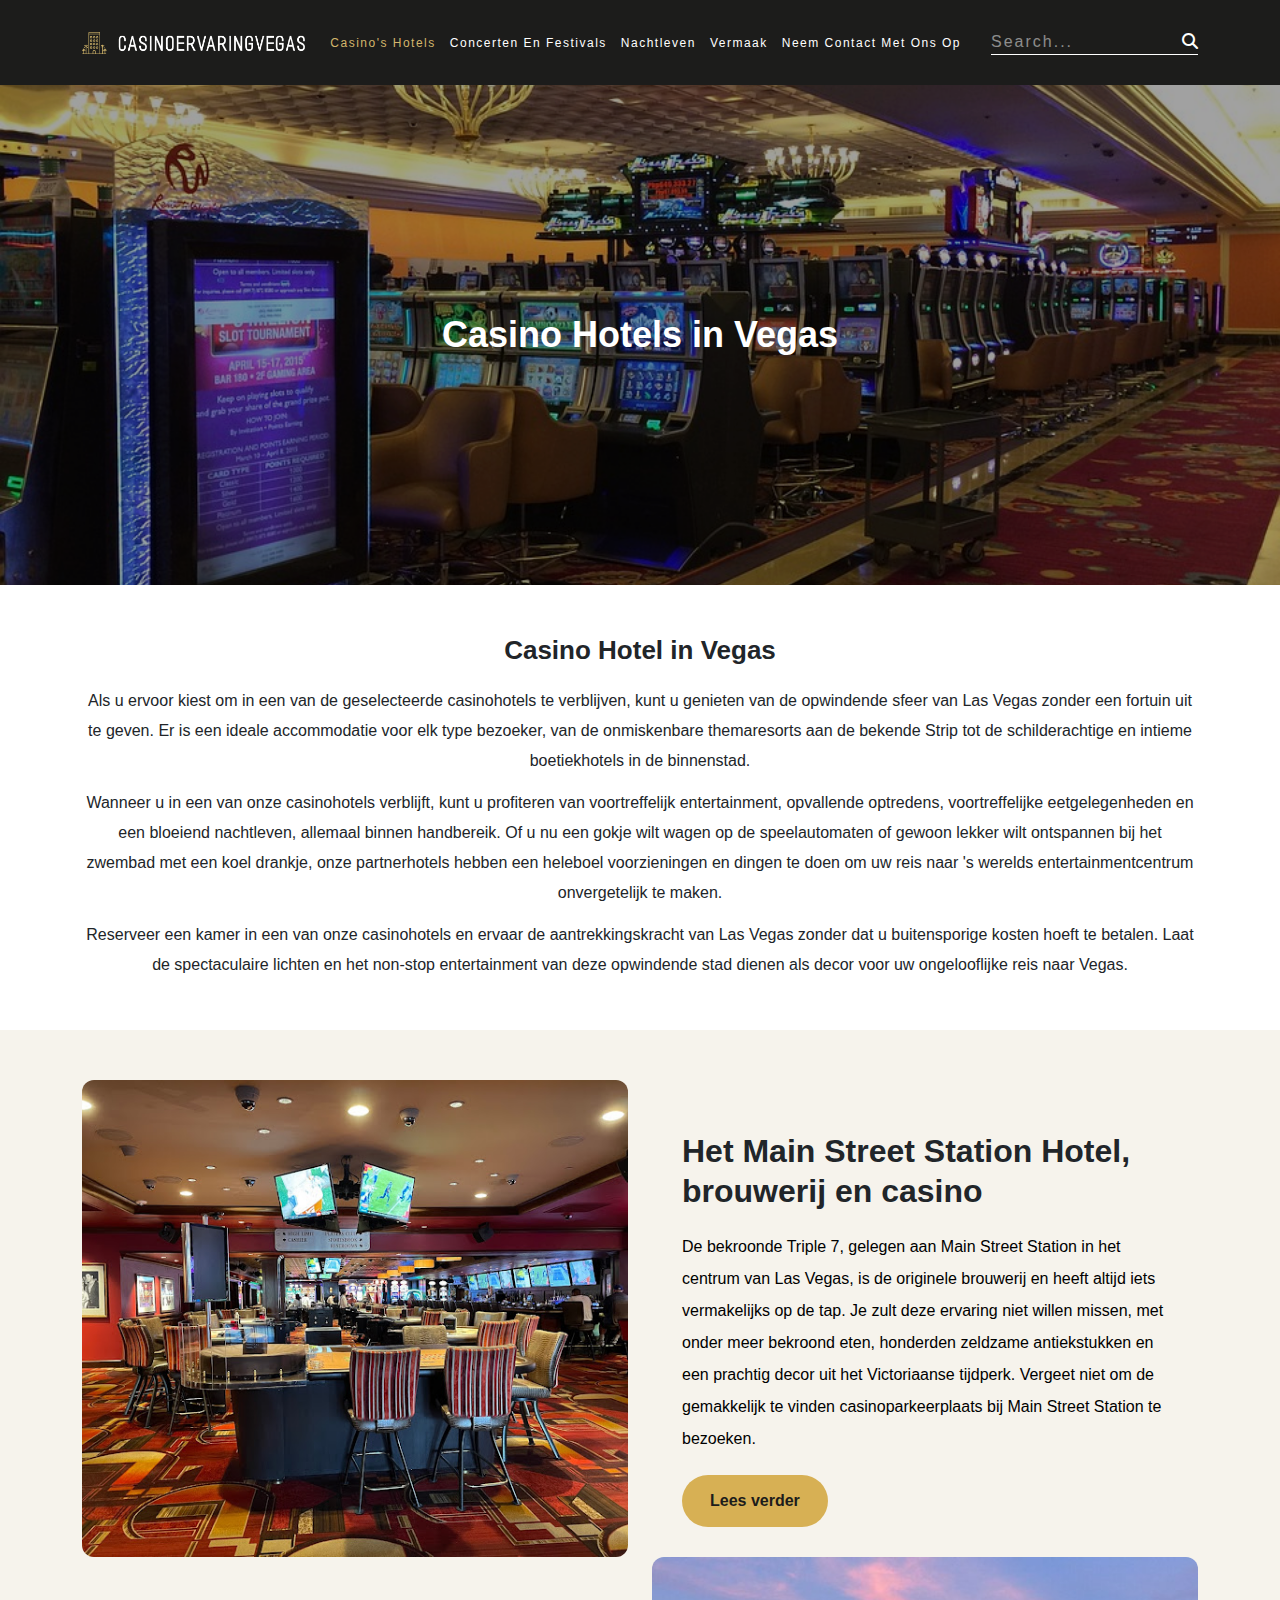
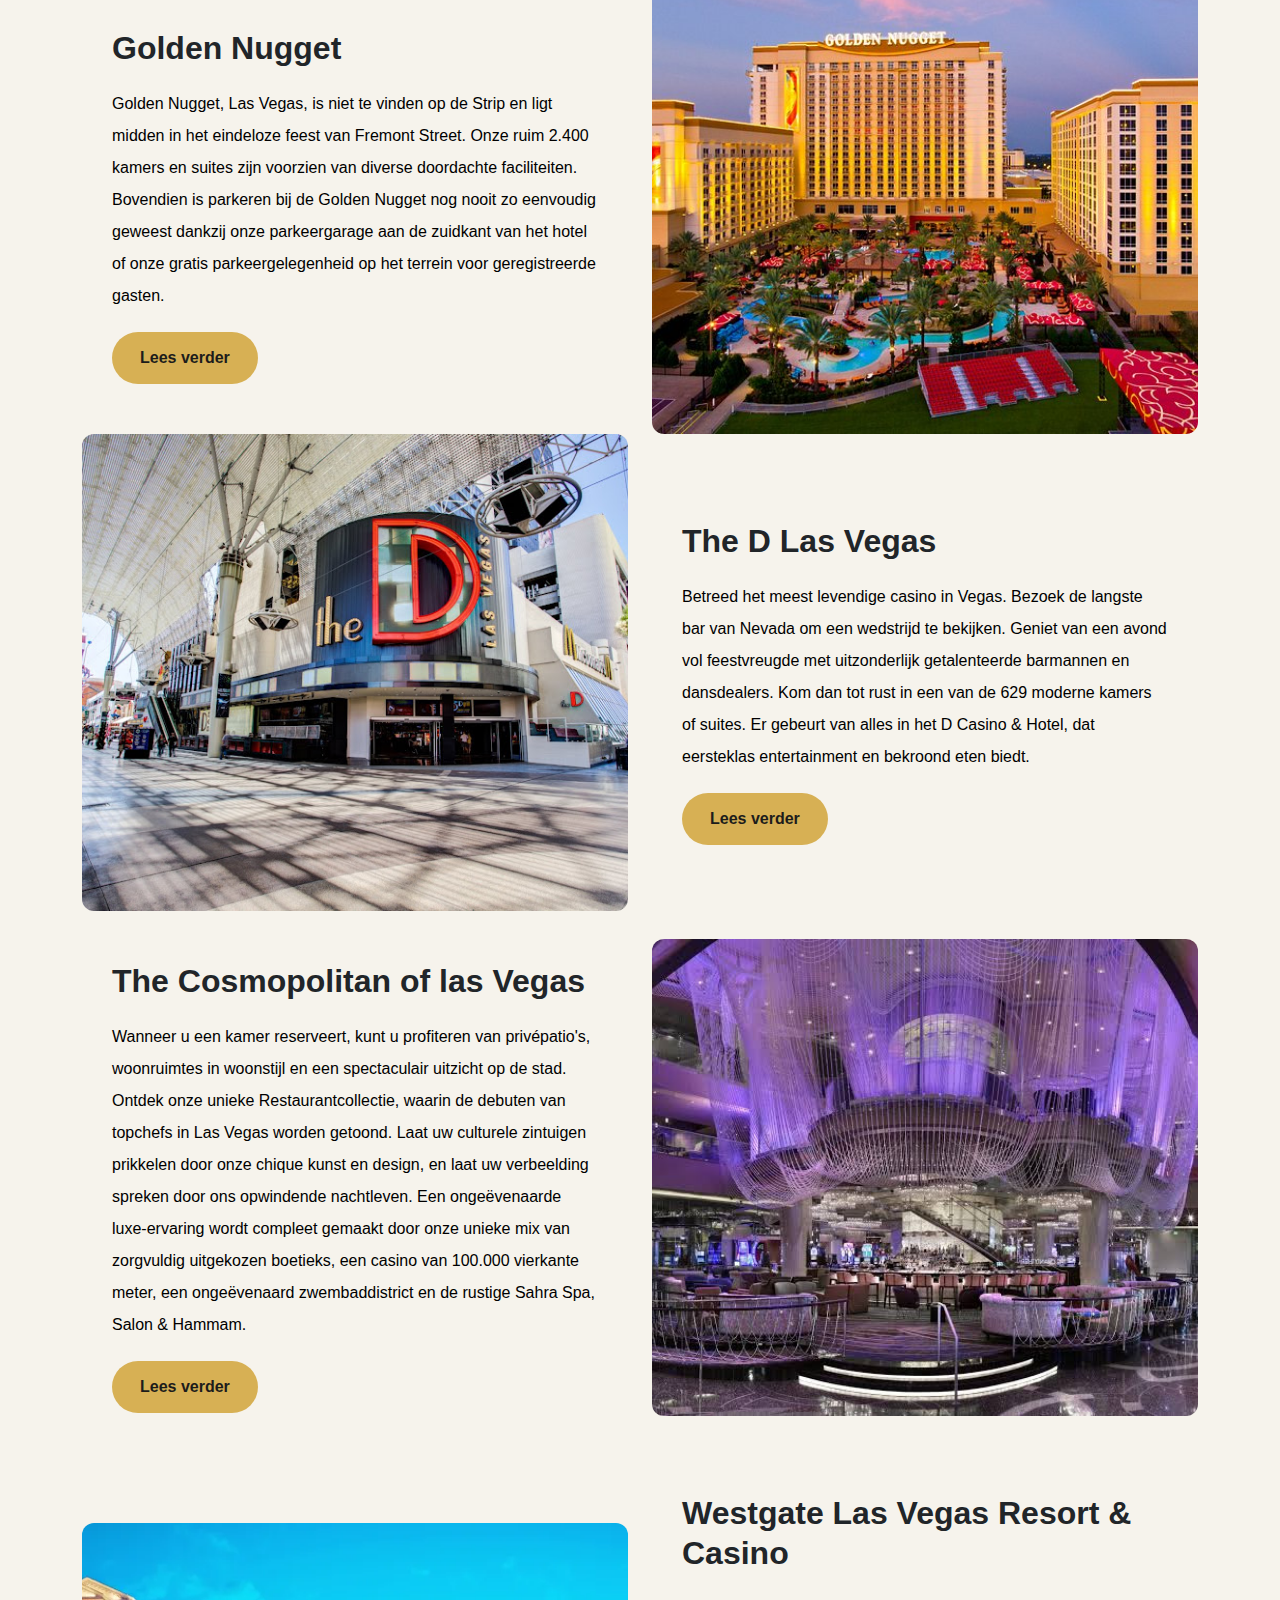
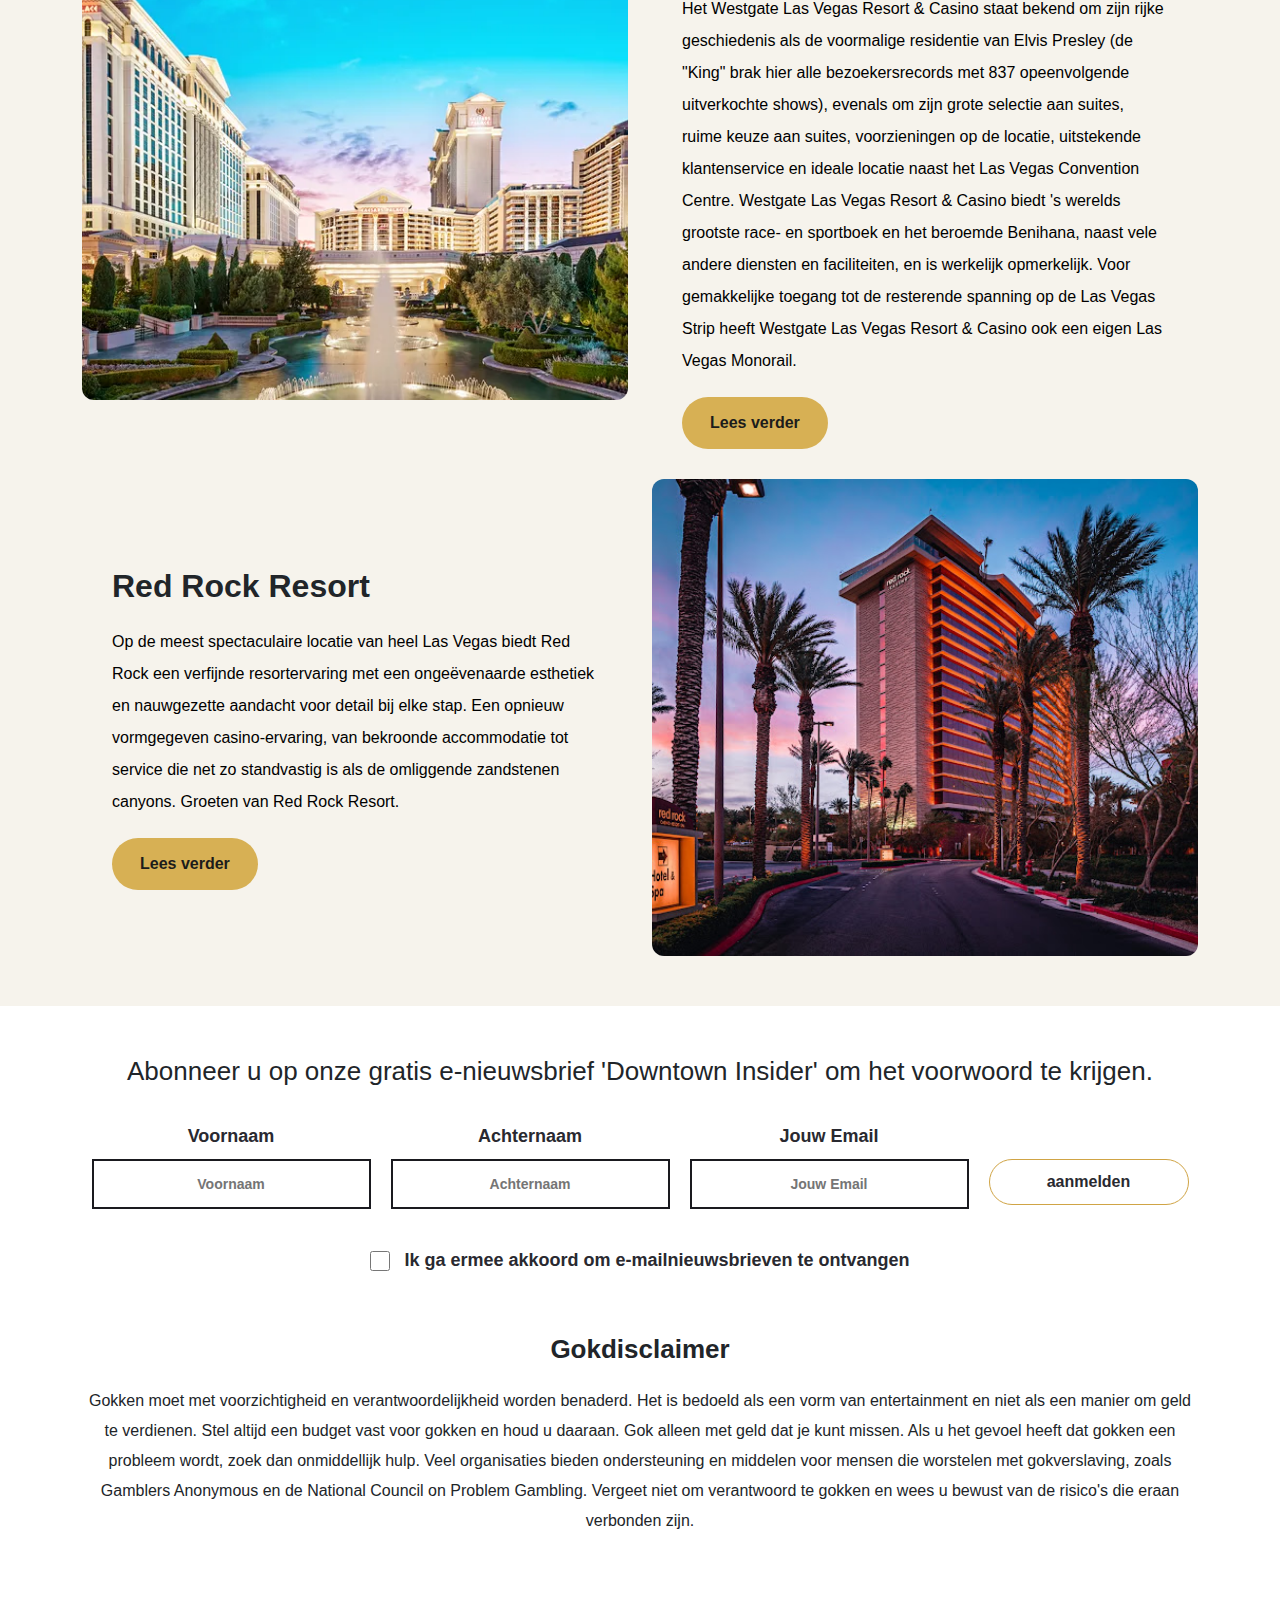
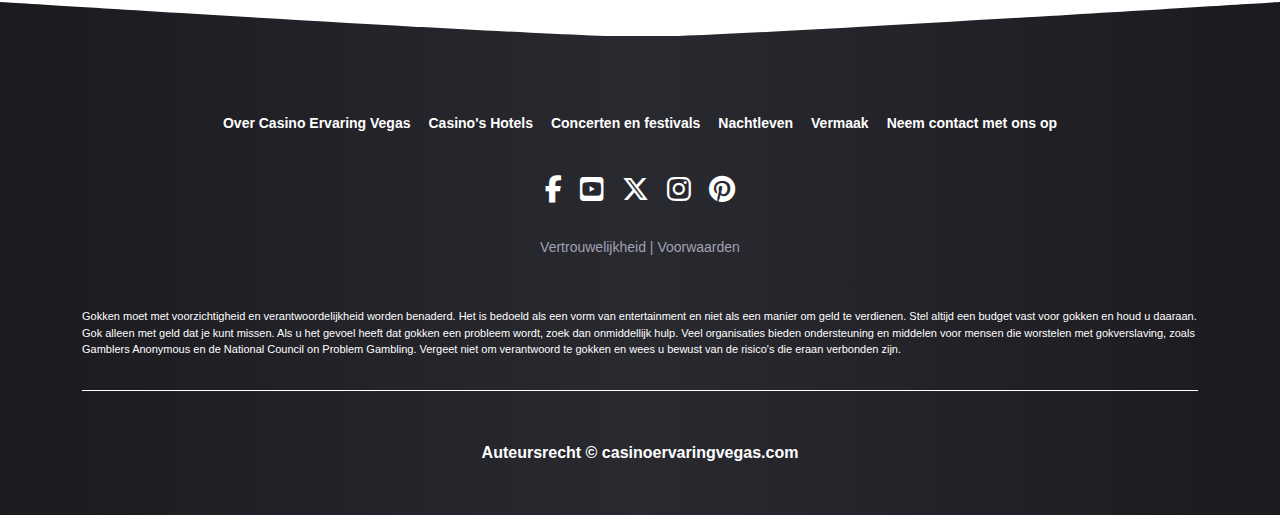
==== casinos-hotels.html @ 34dec0e0 "update" ====
<!DOCTYPE html>
<html lang="en">

<head>
    <title>gokwinkels.com | Casino's Hotels
    </title>
    <meta charset="utf-8">
    <meta name="viewport" content="width=device-width, initial-scale=1">
    <link href="css/bootstrap.min.css" rel="stylesheet">
    <link rel="icon" href="images/fav.png" type="image/x-icon">

    <link rel="stylesheet" href="css/style.css">
    <link rel="stylesheet" href="css/responsive.css">
    <link rel="stylesheet" href="https://cdnjs.cloudflare.com/ajax/libs/font-awesome/6.5.1/css/all.min.css">
</head>

<body id="casino">

    <!-- Header section -->
    <header class="header">
        <!-- main header -->
        <div class="navigation page-header">
            <div class="container">
                <div class="navigation-inner">
                    <div class="d-flex justify-content-between align-items-center">
                        <div class="logo">
                            <a href="index.html">
                                <img src="images/logo.png" alt="logo">
                            </a>
                        </div>
                        <div class="sidenavs" id="mySidenavs">
                            <span class="closebtn" onclick="closeNav()"><i class="fa-solid fa-xmark"></i></span>
                            <ul>
                                <li><a href="casinos-hotels.html" class="active">Casino's Hotels </a></li>
                                <li><a href="concerten-en-festivals.html"> Concerten en festivals </a></li>
                                <li><a href="nachtleven.html">Nachtleven </a></li>
                                <li><a href="vermaak.html">Vermaak</a></li>
                                <li><a href="neem-contact-met-ons-op.html">Neem contact met ons op </a></li>
                            </ul>
                            <div class="search-box">
                                <button class="btn-search"><i class="fas fa-search"></i></button>
                                <input type="text" class="input-search" placeholder="Search...">
                            </div>
                        </div>
                        <div class="toggle-bar">
                            <span class="toggle_menu" onclick="openNav()"><i class="fa fa-bars"></i></span>
                        </div>
                    </div>
                </div>
            </div>
        </div>
        <!-- main header -->
    </header>

    <section class="casinos-hotels">
        <div class="container">
            <div class="bnr-text">
                <h2>Casino Hotels in Vegas
                </h2>
            </div>
        </div>
    </section>

    <section class="ervaring">
        <div class="container">
            <div class="ervaring-inner">
                <h3>Casino Hotel in Vegas
                </h3>
                <p>Als u ervoor kiest om in een van de geselecteerde casinohotels te verblijven, kunt u genieten van de
                    opwindende sfeer van Las Vegas zonder een fortuin uit te geven. Er is een ideale accommodatie voor
                    elk type bezoeker, van de onmiskenbare themaresorts aan de bekende Strip tot de schilderachtige en
                    intieme boetiekhotels in de binnenstad.
                </p>
                <p>Wanneer u in een van onze casinohotels verblijft, kunt u profiteren van voortreffelijk entertainment,
                    opvallende optredens, voortreffelijke eetgelegenheden en een bloeiend nachtleven, allemaal binnen
                    handbereik. Of u nu een gokje wilt wagen op de speelautomaten of gewoon lekker wilt ontspannen bij
                    het zwembad met een koel drankje, onze partnerhotels hebben een heleboel voorzieningen en dingen te
                    doen om uw reis naar 's werelds entertainmentcentrum onvergetelijk te maken.
                </p>
                <p>Reserveer een kamer in een van onze casinohotels en ervaar de aantrekkingskracht van Las Vegas zonder
                    dat u buitensporige kosten hoeft te betalen. Laat de spectaculaire lichten en het non-stop
                    entertainment van deze opwindende stad dienen als decor voor uw ongelooflijke reis naar Vegas.</p>
            </div>
        </div>
    </section>


    <section class="downtown">
        <div class="container">
            <div class="downtown-wrapper">
                <div class="row">
                    <div class="col-lg-6">
                        <div class="ervaring">
                            <figure>
                                <a href="https://mainstreet.boydgaming.com/" target="_blank">
                                    <img src="images/Street.jpg" alt="">
                                </a>
                            </figure>
                        </div>
                    </div>
                    <div class="col-lg-6">
                        <div class="gateway">
                            <h2>Het Main Street Station Hotel, brouwerij en casino
                            </h2>
                            <p>De bekroonde Triple 7, gelegen aan Main Street Station in het centrum van Las Vegas, is
                                de originele brouwerij en heeft altijd iets vermakelijks op de tap. Je zult deze
                                ervaring niet willen missen, met onder meer bekroond eten, honderden zeldzame
                                antiekstukken en een prachtig decor uit het Victoriaanse tijdperk. Vergeet niet om de
                                gemakkelijk te vinden casinoparkeerplaats bij Main Street Station te bezoeken.
                            </p>
                            <div class="behorenp-btn">
                                <a href="https://mainstreet.boydgaming.com/" target="_blank"> Lees verder </a>
                            </div>
                        </div>
                    </div>
                </div>
            </div>
            <div class="downtown-wrapper spaces">
                <div class="row">
                    <div class="col-lg-6">
                        <div class="gateway">
                            <h2>Golden Nugget </h2>
                            <p>Golden Nugget, Las Vegas, is niet te vinden op de Strip en ligt midden in het eindeloze
                                feest van Fremont Street. Onze ruim 2.400 kamers en suites zijn voorzien van diverse
                                doordachte faciliteiten. Bovendien is parkeren bij de Golden Nugget nog nooit zo
                                eenvoudig geweest dankzij onze parkeergarage aan de zuidkant van het hotel of onze
                                gratis parkeergelegenheid op het terrein voor geregistreerde gasten.
                            </p>
                            <div class="behorenp-btn">
                                <a href="https://www.goldennugget.com/las-vegas/?utm_campaign=lasvegas-misc&utm_medium=par tner&utm_source=vegasexperience&_ga=2.192279210.1676004740.1710507790-14982397 29.1710507789 
                                " target="_blank"> Lees verder </a>
                            </div>
                        </div>
                    </div>
                    <div class="col-lg-6">
                        <div class="ervaring">
                            <figure>
                                <a href="https://www.goldennugget.com/las-vegas/?utm_campaign=lasvegas-misc&utm_medium=par tner&utm_source=vegasexperience&_ga=2.192279210.1676004740.1710507790-14982397 29.1710507789 
                                " target="_blank">
                                    <img src="images/Golden-Nugget.jpg" alt="">
                                </a>
                            </figure>
                        </div>
                    </div>

                </div>
            </div>
            <div class="downtown-wrapper">
                <div class="row">
                    <div class="col-lg-6">
                        <div class="ervaring">
                            <figure>
                                <a href="https://www.thed.com/?_ga=2.196006188.1676004740.1710507790-1498239729.17105077 89 
                                " target="_blank">
                                    <img src="images/The-d.jpg" alt="">
                                </a>
                            </figure>
                        </div>
                    </div>
                    <div class="col-lg-6">
                        <div class="gateway">
                            <h2>The D Las Vegas </h2>
                            <p>Betreed het meest levendige casino in Vegas. Bezoek de langste bar van Nevada om een
                                wedstrijd te bekijken. Geniet van een avond vol feestvreugde met uitzonderlijk
                                getalenteerde barmannen en dansdealers. Kom dan tot rust in een van de 629 moderne
                                kamers of suites. Er gebeurt van alles in het D Casino & Hotel, dat eersteklas
                                entertainment en bekroond eten biedt. </p>
                            <div class="behorenp-btn">
                                <a href="https://www.thed.com/?_ga=2.196006188.1676004740.1710507790-1498239729.17105077 89 
                                " target="_blank"> Lees verder </a>
                            </div>
                        </div>
                    </div>
                </div>
            </div>
            <div class="downtown-wrapper spaces">
                <div class="row">
                    <div class="col-lg-6">
                        <div class="gateway">
                            <h2>The Cosmopolitan of las Vegas
                            </h2>
                            <p>Wanneer u een kamer reserveert, kunt u profiteren van privépatio's, woonruimtes in
                                woonstijl en een spectaculair uitzicht op de stad. Ontdek onze unieke
                                Restaurantcollectie, waarin de debuten van topchefs in Las Vegas worden getoond. Laat uw
                                culturele zintuigen prikkelen door onze chique kunst en design, en laat uw verbeelding
                                spreken door ons opwindende nachtleven. Een ongeëvenaarde luxe-ervaring wordt compleet
                                gemaakt door onze unieke mix van zorgvuldig uitgekozen boetieks, een casino van 100.000
                                vierkante meter, een ongeëvenaard zwembaddistrict en de rustige Sahra Spa, Salon &
                                Hammam.
                            </p>
                            <div class="behorenp-btn">
                                <a href="https://www.cosmopolitanlasvegas.com/#:~:text=The%20Cosmopolitan%20is%20a% 20unique,terraces%20and%20breathtaking%20skyline%20views. 
                                " target="_blank"> Lees verder </a>
                            </div>
                        </div>
                    </div>
                    <div class="col-lg-6">
                        <div class="ervaring">
                            <figure>
                                <a href="https://www.cosmopolitanlasvegas.com/#:~:text=The%20Cosmopolitan%20is%20a% 20unique,terraces%20and%20breathtaking%20skyline%20views. 
                                " target="_blank">
                                    <img src="images/Cosmopolitan.jpg" alt="">
                                </a>
                            </figure>
                        </div>
                    </div>

                </div>
            </div>
            <div class="downtown-wrapper">
                <div class="row">
                    <div class="col-lg-6">
                        <div class="ervaring">
                            <figure>
                                <a href="https://www.westgateresorts.com/hotels/nevada/las-vegas/westgate-las-vegas-resort -casino/?utm_source=tripadvisor&utm_medium=biz&utm_campaign=businessadvant angesitelink_wglvrc_lv 
                                " target="_blank">
                                    <img src="images/Wesrgate.jpg" alt="">
                                </a>
                            </figure>
                        </div>
                    </div>
                    <div class="col-lg-6">
                        <div class="gateway">
                            <h2>Westgate Las Vegas Resort & Casino
                            </h2>
                            <p>Het Westgate Las Vegas Resort & Casino staat bekend om zijn rijke geschiedenis als de
                                voormalige residentie van Elvis Presley (de "King" brak hier alle bezoekersrecords met
                                837 opeenvolgende uitverkochte shows), evenals om zijn grote selectie aan suites, ruime
                                keuze aan suites, voorzieningen op de locatie, uitstekende klantenservice en ideale
                                locatie naast het Las Vegas Convention Centre. Westgate Las Vegas Resort & Casino biedt
                                's werelds grootste race- en sportboek en het beroemde Benihana, naast vele andere
                                diensten en faciliteiten, en is werkelijk opmerkelijk. Voor gemakkelijke toegang tot de
                                resterende spanning op de Las Vegas Strip heeft Westgate Las Vegas Resort & Casino ook
                                een eigen Las Vegas Monorail.
                            </p>
                            <div class="behorenp-btn">
                                <a href="https://www.westgateresorts.com/hotels/nevada/las-vegas/westgate-las-vegas-resort -casino/?utm_source=tripadvisor&utm_medium=biz&utm_campaign=businessadvant angesitelink_wglvrc_lv 
                                " target="_blank"> Lees verder </a>
                            </div>
                        </div>
                    </div>
                </div>
            </div>
            <div class="downtown-wrapper spaces">
                <div class="row">
                    <div class="col-lg-6">
                        <div class="gateway">
                            <h2>Red Rock Resort </h2>
                            <p>Op de meest spectaculaire locatie van heel Las Vegas biedt Red Rock een verfijnde
                                resortervaring met een ongeëvenaarde esthetiek en nauwgezette aandacht voor detail bij
                                elke stap. Een opnieuw vormgegeven casino-ervaring, van bekroonde accommodatie tot
                                service die net zo standvastig is als de omliggende zandstenen canyons. Groeten van Red
                                Rock Resort. </p>
                            <div class="behorenp-btn">
                                <a href="https://www.redrockresort.com/" target="_blank"> Lees verder </a>
                            </div>
                        </div>
                    </div>
                    <div class="col-lg-6">
                        <div class="ervaring">
                            <figure>
                                <a href="https://www.redrockresort.com/" target="_blank">
                                    <img src="images/Red.jpg" alt="">
                                </a>
                            </figure>
                        </div>
                    </div>

                </div>
            </div>
        </div>
    </section>

    <section class="promise">
        <div class="container">
            <div class="promise-wrapper">
                <h3>Abonneer u op onze gratis e-nieuwsbrief 'Downtown Insider' om het voorwoord te krijgen.
                </h3>
                <div class="form-fields">
                    <div class="form-group input-name">
                        <label>Voornaam</label>
                        <input type="text" id="name" name="name" autocomplete="off" placeholder="Voornaam">
                    </div>
                    <div class="form-group input-name">
                        <label>achternaam</label>
                        <input type="text" id="name" name="name" autocomplete="off" placeholder="achternaam">
                    </div>
                    <div class="form-group input-name">
                        <label>Jouw email</label>
                        <input type="email" id="name" name="name" autocomplete="off" placeholder="Jouw email">
                    </div>
                    <div class="form-group input-submit">
                        <input type="email" value="aanmelden">
                    </div>
                    <div class="form-group input-checkbox">
                        <input type="checkbox">
                        <span>Ik ga ermee akkoord om e-mailnieuwsbrieven te ontvangen</span>
                    </div>
                </div>
            </div>
        </div>
    </section>

    <div class="disclaimer-part">
        <div class="container">
            <div class="ervaring-inner">
                <h3>Gokdisclaimer</h3>
                <p>Gokken moet met voorzichtigheid en verantwoordelijkheid worden benaderd. Het is bedoeld als een vorm
                    van entertainment en niet als een manier om geld te verdienen. Stel altijd een budget vast voor
                    gokken en houd u daaraan. Gok alleen met geld dat je kunt missen. Als u het gevoel heeft dat gokken
                    een probleem wordt, zoek dan onmiddellijk hulp. Veel organisaties bieden ondersteuning en middelen
                    voor mensen die worstelen met gokverslaving, zoals Gamblers Anonymous en de National Council on
                    Problem Gambling. Vergeet niet om verantwoord te gokken en wees u bewust van de risico's die eraan
                    verbonden zijn.
                </p>
            </div>
        </div>
    </div>

    <footer class="footer">
        <div class="container">
            <div class="section-top-bg"><svg class="swoop-top-svg" xmlns="http://www.w3.org/2000/svg"
                    viewBox="0 0 3000 82" preserveAspectRatio="none" width="1281" height="35.014">
                    <defs>
                        <linearGradient id="section-gradient-2141999226">
                            <stop offset="0%" stop-color="#1A1A1F"></stop>
                            <stop offset="50%" stop-color="#292930"></stop>
                            <stop offset="100%" stop-color="#1A1A1F"></stop>
                        </linearGradient>
                    </defs>
                    <path class="swoop-path" style="fill: url('#section-gradient-2141999226')"
                        d="M0 0s1312.5 82 1500 82S3000 0 3000 0v82H0V0z"></path>
                </svg></div>
            <div class="footer-top">
                <ul>
                    <li><a href="index.html" class="">Over Casino Ervaring Vegas </a></li>
                    <li><a href="casinos-hotels.html">Casino's Hotels </a></li>
                    <li><a href="concerten-en-festivals.html"> Concerten en festivals </a></li>
                    <li><a href="nachtleven.html">Nachtleven </a></li>
                    <li><a href="vermaak.html">Vermaak</a></li>
                    <li><a href="neem-contact-met-ons-op.html">Neem contact met ons op </a></li>
                </ul>
                <div class="footer-social">
                    <ul>
                        <li><a href="#"><i class="fa-brands fa-facebook-f"></i></a></li>
                        <li><a href="#"><i class="fa-brands fa-square-youtube"></i></a></li>
                        <li><a href="#"><i class="fa-brands fa-x-twitter"></i></a></li>
                        <li><a href="#"><i class="fa-brands fa-instagram"></i></a></li>
                        <li><a href="#"><i class="fa-brands fa-pinterest"></i></a></li>
                    </ul>
                </div>
            </div>
            <div class="footer-small">
                <div class="row">
                    <div class="col-xs-12">
                        <div class="voorwaarden">
                            <p><a href="vertrouwelijkheid.html">Vertrouwelijkheid </a> |
                                <a href="voorwaarden.html">Voorwaarden </a>
                            </p>
                        </div>
                    </div>
                </div>
            </div>
        </div>
        <div class="container">
            <p class="disclaimer-p">Gokken moet met voorzichtigheid en verantwoordelijkheid worden benaderd. Het is
                bedoeld
                als een vorm van entertainment en niet als een manier om geld te verdienen. Stel altijd een budget vast
                voor
                gokken en houd u daaraan. Gok alleen met geld dat je kunt missen. Als u het gevoel heeft dat gokken een
                probleem wordt, zoek dan onmiddellijk hulp. Veel organisaties bieden ondersteuning en middelen voor
                mensen
                die worstelen met gokverslaving, zoals Gamblers Anonymous en de National Council on Problem Gambling.
                Vergeet niet om verantwoord te gokken en wees u bewust van de risico's die eraan verbonden zijn.
            </p>
        </div>
        <div class="footer-b">
            <div class="container">
                <div class="compleet-c">
                    <p>Auteursrecht © casinoervaringvegas.com
                    </p>
                </div>
            </div>
        </div>
    </footer>

    <div class="go-top">
        <p class="go-top-text"> </p>
    </div>
    <!-- Header section -->
    <script src="js/bootstrap.bundle.min.js"></script>
    <script src="https://cdnjs.cloudflare.com/ajax/libs/jquery/2.1.3/jquery.min.js"></script>
    <script src="js/custom.js"></script>

</body>

</html>
---- css/style.css ----
:root {
    --white: #ffffff;
}

@import url('https://fonts.googleapis.com/css2?family=Poppins:ital,wght@0,100;0,200;0,300;0,400;0,500;0,600;0,700;0,800;0,900;1,100;1,200;1,300;1,400;1,500;1,600;1,700;1,800;1,900&display=swap');

* {
    margin: 0;
    padding: 0;
    box-sizing: border-box;
    font-family: "Poppins", sans-serif;

}

img {
    width: 100%;
}

figure {
    margin: 0;
}

a {
    text-decoration: none;
}

p {
    margin: 0;
}

ul {
    margin: 0;
    padding: 0;
    list-style: none;
}

li {
    list-style: none;
}

h1,
h2,
h3,
h4,
h5,
h6 {
    margin: 0;
}

/*  */
.navigation {
    padding: 16px 0;
}

.logo {
    width: 20%;
}

.logo img {
    max-width: 100%;
}

.navigation div#mySidenavs ul {
    display: flex;
}

div#mySidenavs {
    display: flex;
    align-items: center;
}

.navigation div#mySidenavs ul li {
    margin-left: 20px;
}

.navigation .toggle-bar {
    display: none;
}

.navigation span.closebtn {
    display: none;
}

.navigation div#mySidenavs ul li a {
    display: block;
    color: var(--white);
    font-weight: 400;
    position: relative;
    font-size: 14px;
    text-transform: capitalize;
    letter-spacing: 1.5px;
    border-radius: 40px;
    transition: background-color 240ms ease-in-out;
}

.navigation div#mySidenavs ul li a.active {
    color: #d3b66b;
}

.navigation div#mySidenavs ul li a:hover {
    color: #d3b66b;
}

.page-header {
    width: 100%;
    background-color: #1c1c1b;
    z-index: 999;
    padding: 30px 0;
}

.is-sticky {
    position: fixed;
    box-shadow: 0 5px 16px rgba(0, 0, 0, 0.1);
    padding: 16px 0;
    -webkit-backdrop-filter: blur(10px);
    backdrop-filter: blur(10px);
    animation: slideDown 0.35s ease-out;
    background-color: #644222 !important;
    top: 0 !important;
    opacity: 1;
}

@keyframes slideDown {
    from {
        transform: translateY(-100%);
    }

    to {
        transform: translateY(0);
    }
}

/*  */
section.hero-sec {
    background: url(../images/hero.jpg)no-repeat;
    background-size: cover;
    height: 800px;
    background-position: center;
    display: flex;
    justify-content: center;
    align-items: center;
    position: relative;
    z-index: 1;
}

section.hero-sec::after {
    background: #000;
    bottom: 0;
    content: "";
    display: block;
    height: 100%;
    left: 0;
    opacity: .7;
    position: absolute;
    right: 0;
    top: 0;
    width: 100%;
    z-index: -1;
}

.bnr-text {
    text-align: center;
}

.bnr-text h1 {
    font-size: 2.5rem;
    line-height: 1;
    font-weight: 800;
    color: var(--white);
    margin-bottom: 20px;
}

.bnr-text p {
    color: #fff;
    font-size: 1.2rem;
    line-height: 1.4;
    font-weight: 600;
    max-width: 1200px;
    margin: 0 auto;
    width: 100%;
}

/*  */
section.downtown {
    background: #f6f3ec;
    padding: 50px 0;
    margin: 50px 0;
}

.ervaring img {
    border-radius: 12px;
}

.downtown-wrapper .row {
    align-items: center;
}

.gateway {
    padding: 30px;
}

.gateway h2 {
    margin-top: 20px;
    margin-bottom: 20px;
    font-size: 2rem;
    line-height: 40px;
    font-weight: 700;
}

.gateway p {
    font-size: 16px;
    color: #000;
    line-height: 32px;
    font-weight: normal;
    font-style: normal;
}

/*  */
footer.footer {
    background: linear-gradient(90deg, #1a1a1f 0, #292930 50%, #1a1a1f);
    padding: 50px 0 0 0;
    position: relative;
    margin-top: 100px;

}

.compleet-c p {
    color: #fff;
    font-weight: 600;
}

svg.swoop-top-svg {
    position: absolute;
    left: 0;
    width: 100%;
    max-width: 100%;
    max-height: 100%;
    top: -34px;
}

.footer-top {
    padding-top: 18px;
}

.footer-top ul {
    display: flex;
    justify-content: center;
    flex-wrap: wrap;
}

.footer-top ul li a {
    font-weight: 700;
    font-size: 14px;
    color: #fff;
    padding: 9px;
    display: block;
}

.footer-social {
    margin-top: 18px;
    margin-bottom: 18px;
}

.footer-social ul li a {
    font-size: 27px;
}

.voorwaarden {
    text-align: center;
}

.voorwaarden p {
    color: #a1a1b3;
    font-weight: 400;
    font-size: 14px;
}

.voorwaarden p a {
    color: #a1a1b3;
    transition: all .15s ease-out;

}

/*  */
.go-top {
    position: fixed;
    bottom: 5%;
    right: 5%;
    padding: 20px;
    display: none;
    cursor: pointer;
    -webkit-font-smoothing: antialiased;
    z-index: 99;
}

.go-top:after {
    font-family: FontAwesome;
    content: "\f106";
    background-color: #d0a445;
    padding: 3px 13px;
    color: #000000;
    position: absolute;
    bottom: 10px;
    font-size: 28px;
    z-index: 9999;
}

.go-top-text {
    position: absolute;
    width: 60px;
    text-align: center;
    font-family: 'Questrial';
    line-height: 1.5;
    letter-spacing: 3px;
    font-size: 12px;
    margin: 20px 0 0 -4px;
}

.go-top:hover {
    transition: all .4s linear;
    transform: scale(1.1);
}

/*  terms page css*/
section#terms {
    padding: 50px 0;
}

.banner_uppr_txt {
    text-align: center;
}

.banner_uppr_txt h2 {
    font-size: 36px;
    color: #000;
    font-weight: 500;
    text-transform: capitalize;
}

.condition_wrap h5 {
    font-size: 24px;
    font-weight: 100;
    padding-bottom: 20px;
}

.condition_wrap ul li {
    position: relative;
    padding-left: 20px;
    padding-bottom: 15px;
}

.condition_wrap ul li::before {
    position: absolute;
    content: "";
    background: #000;
    width: 8px;
    height: 8px;
    top: 8px;
    left: 0;
    border-radius: 50%;
}

.condition_wrap p {
    font-size: 16px;
    padding-bottom: 20px;
    line-height: 28px;
    margin-bottom: 0;
}

.condition_wrap p a {
    color: #000;
}

/* casinos-hotels  pages css start here */
section.casinos-hotels {
    background: url(../images/Casino-Hotels.jpg)no-repeat;
    height: 500px;
    background-size: cover;
    background-position: center;
    display: flex;
    align-items: center;
    position: relative;
    z-index: 1;
}

section.casinos-hotels ::after {
    background: #0003;
    bottom: 0;
    content: "";
    display: block;
    height: 100%;
    left: 0;
    opacity: .7;
    position: absolute;
    right: 0;
    top: 0;
    width: 100%;
    z-index: -1;
}

.bnr-text h2 {
    color: #fff;
    font-size: 36px;
    font-weight: 600;
}

section.ervaring {
    padding-top: 50px;
}

.ervaring-inner p {
    text-align: center;
    font-size: 16px;
    line-height: 30px;
}

.behorenp-btn {
    margin-top: 20px;
}

.behorenp-btn a {
    background: #d7b054;
    padding: 14px 28px;
    border-radius: 40px;
    color: #1c1c1b;
    display: inline-block;
    font-weight: 600;
    transition: all 0.3s ease;
}

.behorenp-btn a:hover {
    background-color: #d2b87a;
}

body#casino .ervaring img {
    height: 477px;
    object-fit: cover;
}

.form-group.input-name label {
    display: block;
    margin-bottom: .5em;
    color: #292930;
    font-size: 18px;
    font-weight: 700;
    text-transform: capitalize;
}

.form-fields {
    display: flex;
    width: 100%;
    gap: 20px;
    margin-top: 36px;
}

.promise-wrapper h3 {
    text-align: center;
    font-size: 26px;
}

.form-fields {
    display: flex;
    width: 100%;
    align-items: center;
    flex-wrap: wrap;
    justify-content: center;
}

.form-group.input-name {
    width: 25%;
}

.form-group.input-name {
    text-align: center;
}

.form-group.input-name input#name {
    border: 3px solid #1a1a1f;
    border-radius: 0;
    text-align: center;
    font-weight: 700;
    outline: 0;
    border-width: 2px;
    box-shadow: none;
    font-size: 14px;
    line-height: 16px;
    padding: 15px 20px;
    width: 100%;
    text-transform: capitalize;
}

.form-group.input-submit input {
    background-color: #fff;
    border-color: #d0a445;
    color: #292930;
    box-shadow: none;
    height: auto;
    overflow: hidden;
    text-shadow: none;
    white-space: normal;
    word-break: break-word;
    font-size: 1rem;
    font-weight: 700;
    padding: 10px 20px;
    border-radius: 100px;
    text-align: center;
    margin-top: 32px;
    max-width: 200px;
    border: 1px solid #d0a445;
    width: 100%;
    transition: all .15s ease-out;

}

.form-group.input-checkbox {
    display: flex;
    align-items: center;
    margin-top: 18px;
}

.form-group.input-submit input:hover {
    background-color: #d7b054;
}

input[type="checkbox"] {
    width: 20px;
    /* Set width */
    height: 20px;
    /* Set height */
}

.form-group.input-checkbox span {
    padding: 0 0 0 14px;
    color: #292930;
    font-size: 18px;
    font-weight: 700;
}

/*  */
section.casinos-hotels.festivals {
    background: url(../images/Concerts-Festivals.avif)no-repeat;
    background-size: cover;
    background-position: center;
}

.ervaring-inner {
    text-align: center;
}

.ervaring-inner h3 {
    font-size: 26px;
    font-weight: 600;
    margin-bottom: 20px;
}

.component-card {
    border-radius: 10px;
    overflow: hidden;
    box-shadow: 0 6px 15px 0 rgba(0, 0, 0, .15);
    display: block;
    position: relative;
    z-index: 1;
    height: 100%;
    padding-bottom: 90px;
}

.component-card .card-content {
    padding: 18px;
    border-bottom: 10px solid hsla(0, 0%, 100%, 0);
    height: 100%;
    text-align: center;
}

.component-card:after {
    background: #e1ac58;
    background: linear-gradient(0deg, #e1ac58 0, #ecc76c);
    bottom: 0;
    content: " ";
    height: 10px;
    left: 0;
    position: absolute;
    width: 100%;
}

.component img {
    height: 273px;
    object-fit: cover;
}

.card-content h3 {
    color: #000;
    font-size: 22px;
    padding: 10px 0;
    text-transform: uppercase;
    line-height: 30px;
}

.card-content p {
    font-size: 16px;
    font-weight: 500;
    line-height: 28px;
}

section.adele {
    margin-top: 50px;
}

.behorenp-btn.weergeeft {
    position: absolute;
    bottom: 20px;
    left: 50%;
    transform: translateX(-50%);
}

.adele-wrapper .row .col-lg-4.col-md-6 {
    margin-bottom: 30px;
}

.adele-wrapper .row {
    justify-content: center;
}

section.casinos-hotels.contact {
    background: url(../images/hero.avif)no-repeat;
    background-size: cover;
    background-position: center;
}

section.ervaring.dedicated .ervaring-inner {
    text-align: left;
}

section.ervaring.dedicated .ervaring-inner p {
    text-align: left;
    font-size: 16px;
    line-height: 30px;
    margin: 12px 0;
}

section.ervaring.dedicated .ervaring-inner h5 {
    margin: 12px 0;
    font-size: 20px;
    font-weight: 600;
    color: #000;
}

section.ervaring.dedicated .ervaring-inner p span {
    font-size: 20px;
    font-weight: 600;
    color: #000;
}

section.ervaring.dedicated .ervaring-inner p a {
    color: #d0a445;
}

section.casinos-hotels.things {
    background: url(../images/night-club.jpg)no-repeat;
    background-size: cover;
    background-position: center;
}

.search-box {
    width: fit-content;
    height: fit-content;
    position: relative;
    margin-left: 30px;
}

input.input-search {
    background: transparent;
    border: none;
    border-bottom: 1px solid #fff;
    color: #636566;
    outline: none;
}

.input-search::placeholder {
    color: rgba(255, 255, 255, .5);
    font-size: 16px;
    letter-spacing: 2px;
    font-weight: 100;
}

.btn-search {
    cursor: pointer;
    position: absolute;
    right: 0px;
    color: #ffffff;
    border: none;
    background: transparent;
}

.compleet-c {
    text-align: center;
    padding-top: 50px;
    padding-bottom: 50px;
}

.ervaring-inner p {
    margin-bottom: 12px;
}

.img-inner-page img {
    border-radius: 12px;
    height: 500px;
    object-fit: cover;

    margin: 0 auto;
    transition: all 0.3s linear;
}

.img-inner-page img:hover {
    transform: scale(1.2);
}

.casino-text {
    position: absolute;
    bottom: 32px;
    text-align: center;
    width: 100%;
    overflow: hidden;
}

.inner-p-img {
    position: relative;
    overflow: hidden;
    border-radius: 12px;
}

.casino-text span {
    font-size: 30px;
    font-weight: 700;
    color: #fff;
}

.austrian h4 {
    font-size: 26px;
    margin-bottom: 16px;
    color: #000;
    font-weight: 600;
}

.austrian p {
    color: #000;
    font-size: 16px;
    margin-bottom: 10px;
}

section.austrian {
    margin-bottom: 60px;
    margin-top: 60px;
}

.austrian h3 {
    text-align: center;
    margin-bottom: 50px;
    font-size: 40px;
    font-weight: 600;
}

section.casinos-hotels.vermaak {
    background: url(../images/Vermaak.jpg)no-repeat;
    background-size: cover;
    background-position: center;
}

section.innerpage-img {
    margin-top: 50px;
}

p.disclaimer-p {
    color: #fff;
    font-size: 11px;
    margin-top: 50px;
    border-bottom: 1px solid;
    padding-bottom: 32px;
}

.disclaimer-part {
    padding: 60px 0 0 0;
}
---- css/responsive.css ----
@media screen and (min-device-width: 1199px) and (max-device-width: 1400px) {
    .navigation div#mySidenavs ul li a {
        font-size: 12px;
    }
}

@media only screen and (max-width: 1400px) {
    .navigation div#mySidenavs ul li {
        margin-left: 14px;
    }
}

@media only screen and (max-width: 1199px) {

    .sidenavs {
        width: 0;
        position: fixed;
        top: 0;
        left: 0;
        display: inline-block;
        overflow-x: hidden;
        background: #000;
        height: 100vh;
        transition: all 0.3s;
        z-index: 9999999;
        padding-top: 45px;
    }

    .information-text {
        margin-top: 30px;
    }



    .page-header {
        opacity: 1;
    }

    .toggle-bar {
        display: block !important;
        color: #fff;
    }

    span.closebtn {
        display: block !important;
        text-align: right;
        color: #fff;
        position: absolute;
        right: 19px;
        top: 10px;
        font-size: 20px;
    }

    .navigation div#mySidenavs ul {
        display: block;
    }

    .navigation div#mySidenavs ul li {
        margin-left: 0px;
    }

    .navigation div#mySidenavs ul li a {
        padding: 7px 20px;
        display: block;
        color: #fff;
    }

    section.hero-sec {
        height: 500px;
    }

    .form-group.input-name {
        width: 40%;
    }

    .logo {
        width: auto;
    }

    .logo img {
        max-width: 280px;
    }

    div#mySidenavs {
        display: flex;
        flex-direction: column;
        align-items: flex-start;
    }

    .search-box {
        margin-left: 20px;
        margin-top: 10px;
    }
}

@media only screen and (max-width: 991px) {
    .downtown-wrapper.spaces .row {
        flex-direction: column-reverse;
    }

    body#casino .ervaring img {
        height: 300px;
    }

    .gateway {
        padding: 10px;
        margin-bottom: 30px;
    }
}

@media only screen and (max-width: 769px) {
    .form-group.input-submit input {
        margin-top: 15px;
    }
}

@media only screen and (max-width: 768px) {
    .form-group.input-name {
        width: 100%;
    }

    .go-top {
        right: 10%;
    }

    .form-group.input-checkbox span {
        font-size: 14px;

    }
}
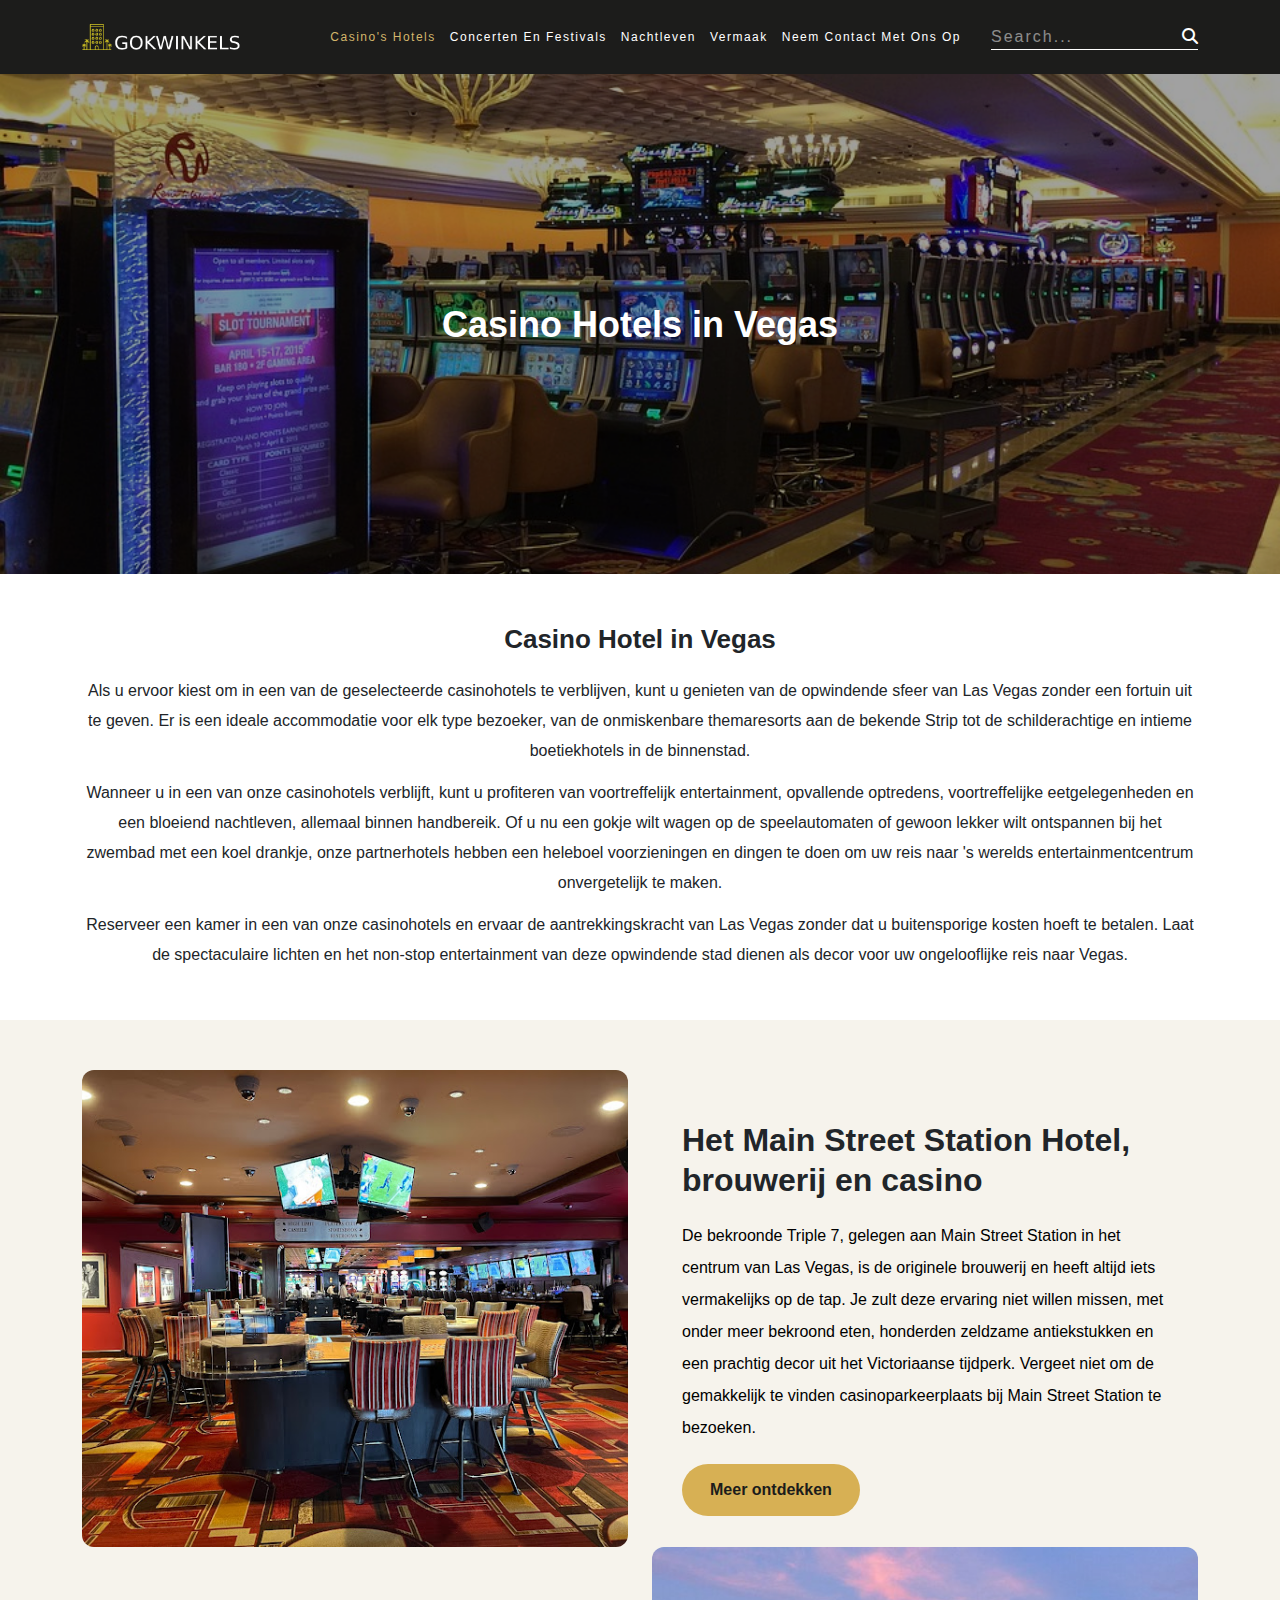
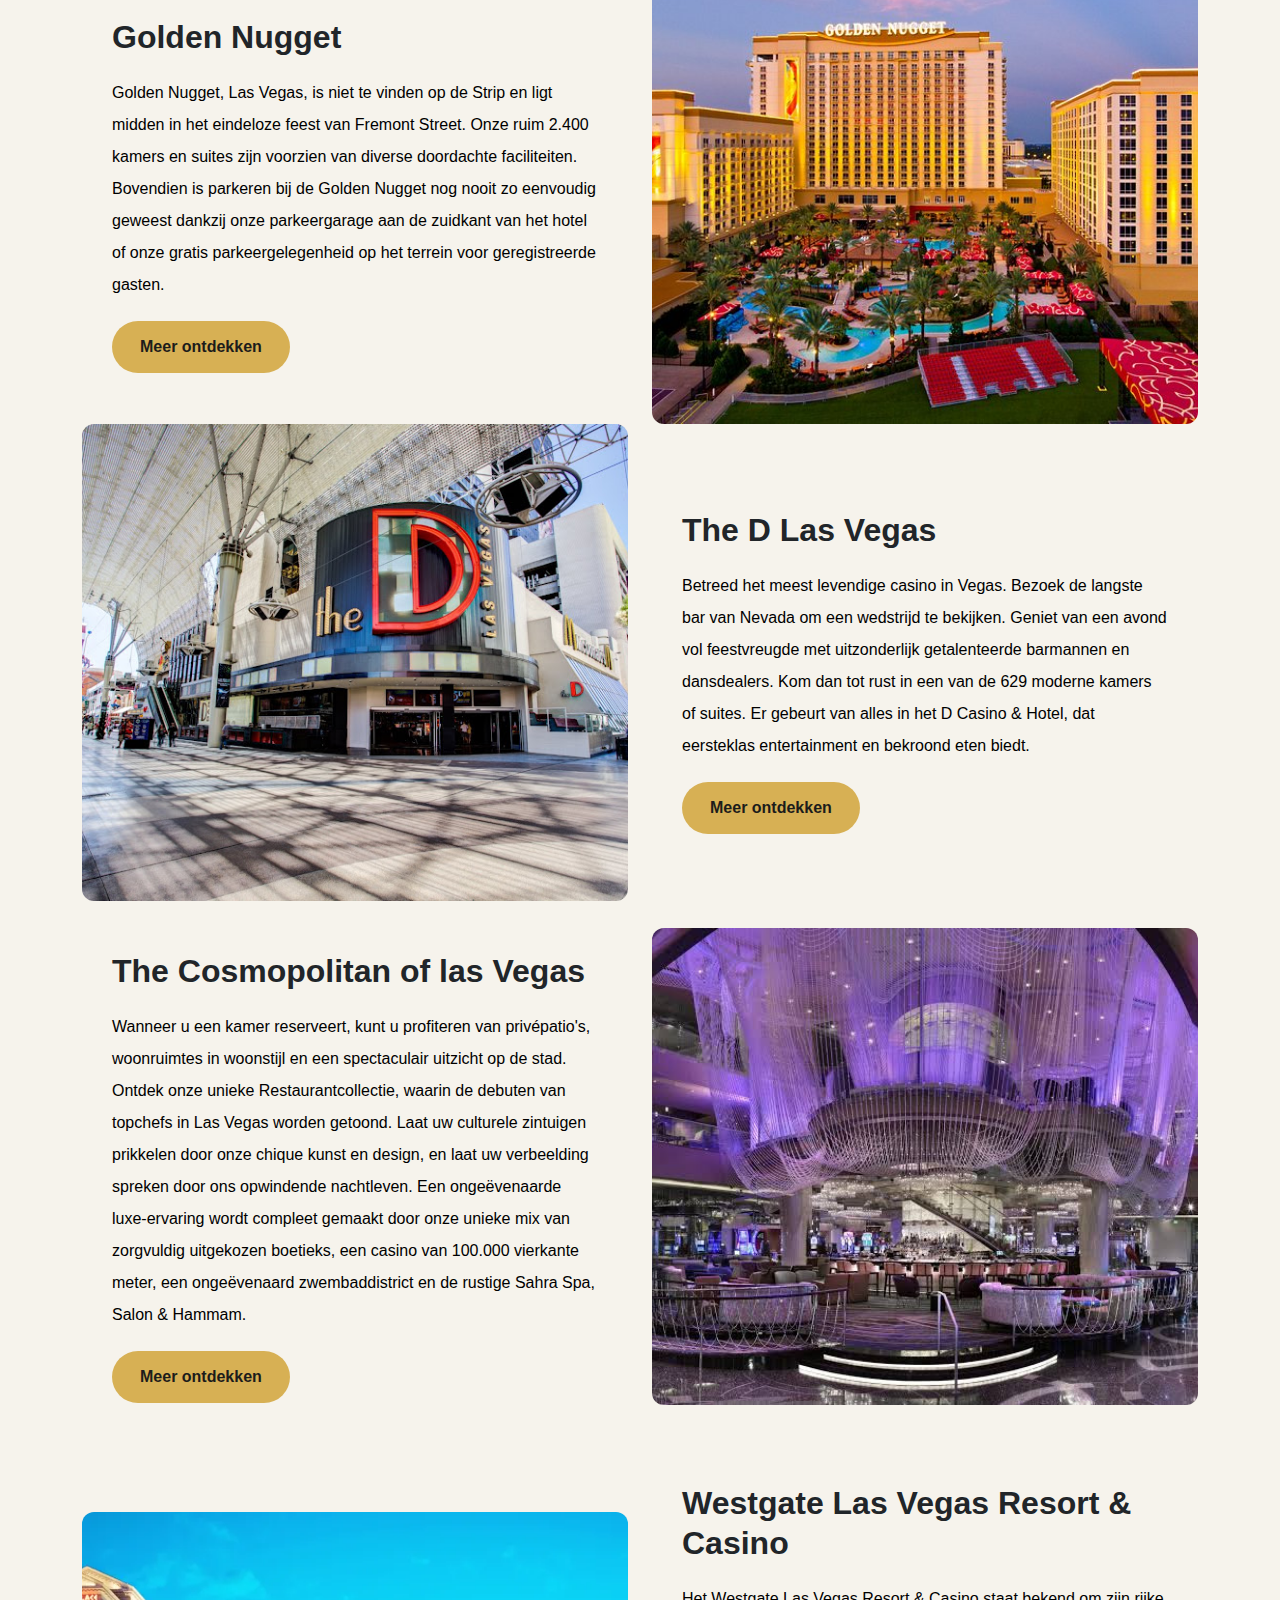
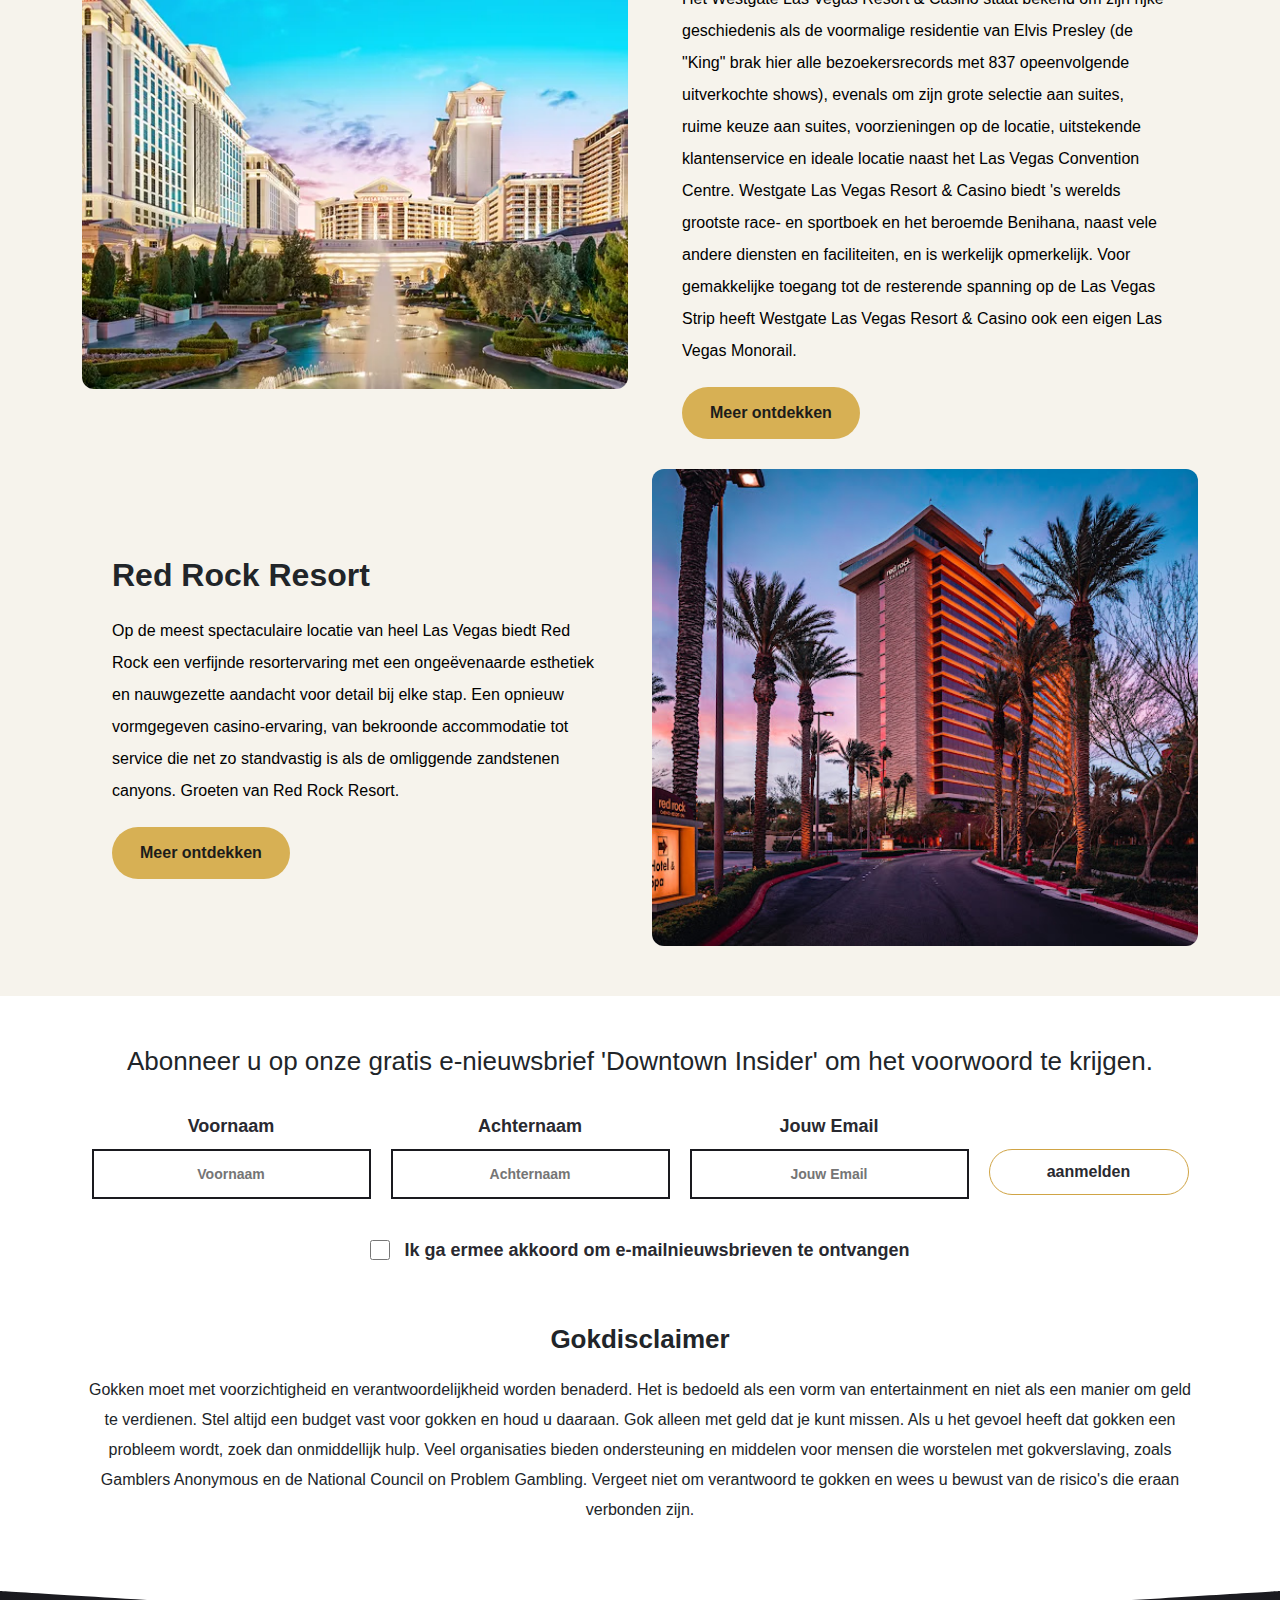
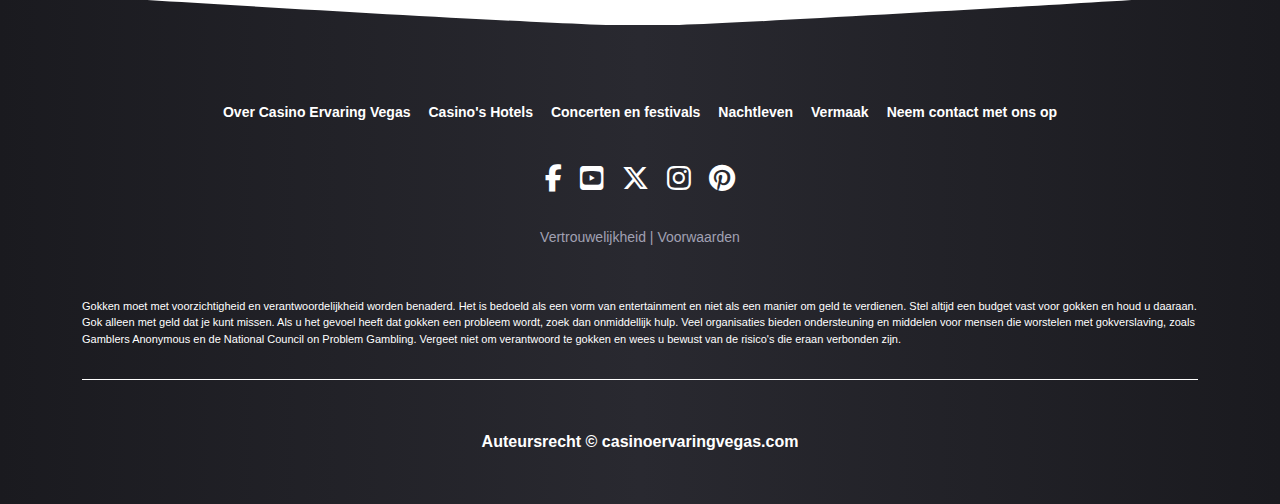
==== commit 849d7228: "update" ====
--- a/casinos-hotels.html
+++ b/casinos-hotels.html
@@ -2,7 +2,7 @@
 <html lang="en">
 
 <head>
-    <title>gokwinkels.com | Casino's Hotels
+    <title>Gokwinkels| Casino's Hotels
     </title>
     <meta charset="utf-8">
     <meta name="viewport" content="width=device-width, initial-scale=1">
@@ -109,7 +109,7 @@
                                 gemakkelijk te vinden casinoparkeerplaats bij Main Street Station te bezoeken.
                             </p>
                             <div class="behorenp-btn">
-                                <a href="https://mainstreet.boydgaming.com/" target="_blank"> Lees verder </a>
+                                <a href="https://mainstreet.boydgaming.com/" target="_blank">Meer ontdekken</a>
                             </div>
                         </div>
                     </div>
@@ -128,7 +128,7 @@
                             </p>
                             <div class="behorenp-btn">
                                 <a href="https://www.goldennugget.com/las-vegas/?utm_campaign=lasvegas-misc&utm_medium=par tner&utm_source=vegasexperience&_ga=2.192279210.1676004740.1710507790-14982397 29.1710507789 
-                                " target="_blank"> Lees verder </a>
+                                " target="_blank">Meer ontdekken</a>
                             </div>
                         </div>
                     </div>
@@ -167,7 +167,7 @@
                                 entertainment en bekroond eten biedt. </p>
                             <div class="behorenp-btn">
                                 <a href="https://www.thed.com/?_ga=2.196006188.1676004740.1710507790-1498239729.17105077 89 
-                                " target="_blank"> Lees verder </a>
+                                " target="_blank">Meer ontdekken</a>
                             </div>
                         </div>
                     </div>
@@ -190,7 +190,7 @@
                             </p>
                             <div class="behorenp-btn">
                                 <a href="https://www.cosmopolitanlasvegas.com/#:~:text=The%20Cosmopolitan%20is%20a% 20unique,terraces%20and%20breathtaking%20skyline%20views. 
-                                " target="_blank"> Lees verder </a>
+                                " target="_blank">Meer ontdekken</a>
                             </div>
                         </div>
                     </div>
@@ -235,7 +235,7 @@
                             </p>
                             <div class="behorenp-btn">
                                 <a href="https://www.westgateresorts.com/hotels/nevada/las-vegas/westgate-las-vegas-resort -casino/?utm_source=tripadvisor&utm_medium=biz&utm_campaign=businessadvant angesitelink_wglvrc_lv 
-                                " target="_blank"> Lees verder </a>
+                                " target="_blank">Meer ontdekken</a>
                             </div>
                         </div>
                     </div>
@@ -252,7 +252,7 @@
                                 service die net zo standvastig is als de omliggende zandstenen canyons. Groeten van Red
                                 Rock Resort. </p>
                             <div class="behorenp-btn">
-                                <a href="https://www.redrockresort.com/" target="_blank"> Lees verder </a>
+                                <a href="https://www.redrockresort.com/" target="_blank">Meer ontdekken</a>
                             </div>
                         </div>
                     </div>
--- a/css/style.css
+++ b/css/style.css
@@ -57,7 +57,7 @@
 }
 
 .logo img {
-    max-width: 100%;
+    max-width: 160px;
 }
 
 .navigation div#mySidenavs ul {
@@ -105,7 +105,7 @@
     width: 100%;
     background-color: #1c1c1b;
     z-index: 999;
-    padding: 30px 0;
+    padding: 24px 0;
 }
 
 .is-sticky {
--- a/css/responsive.css
+++ b/css/responsive.css
@@ -78,7 +78,7 @@
     }
 
     .logo img {
-        max-width: 280px;
+        max-width: 160px;
     }
 
     div#mySidenavs {
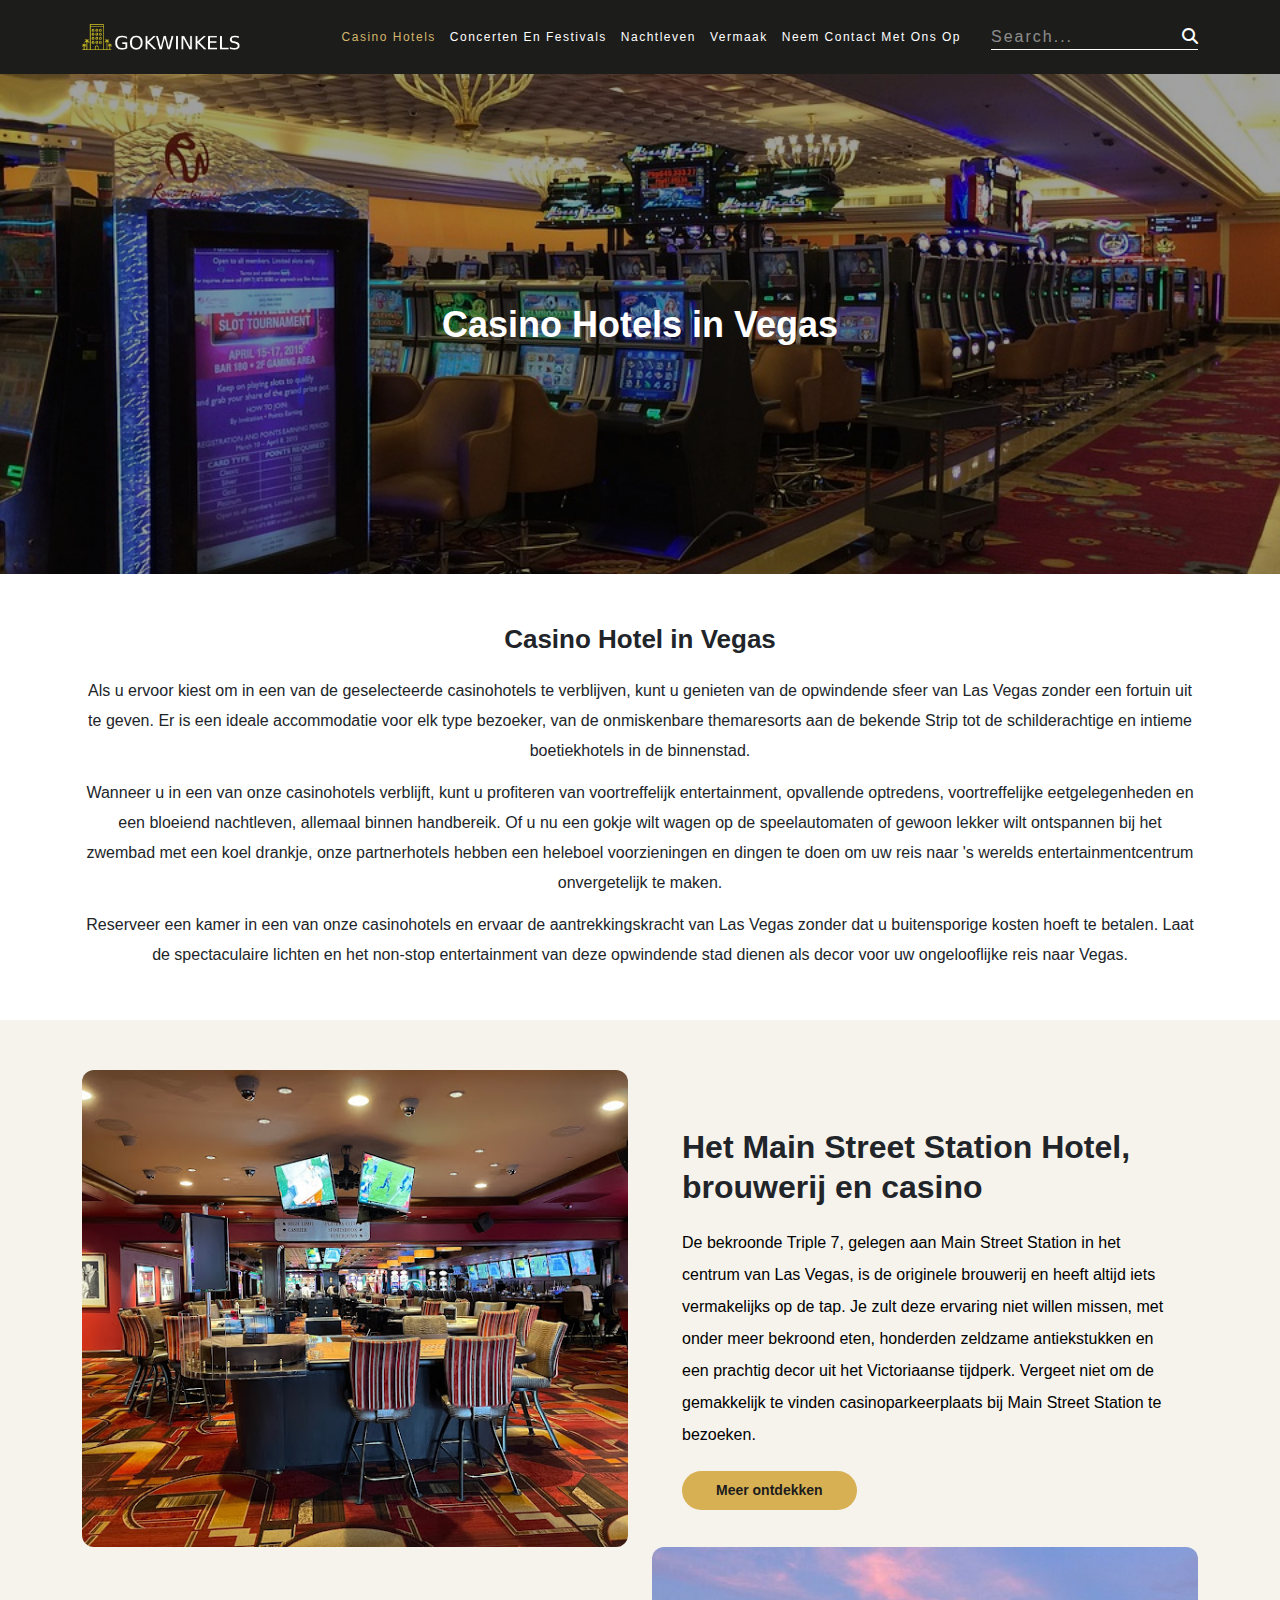
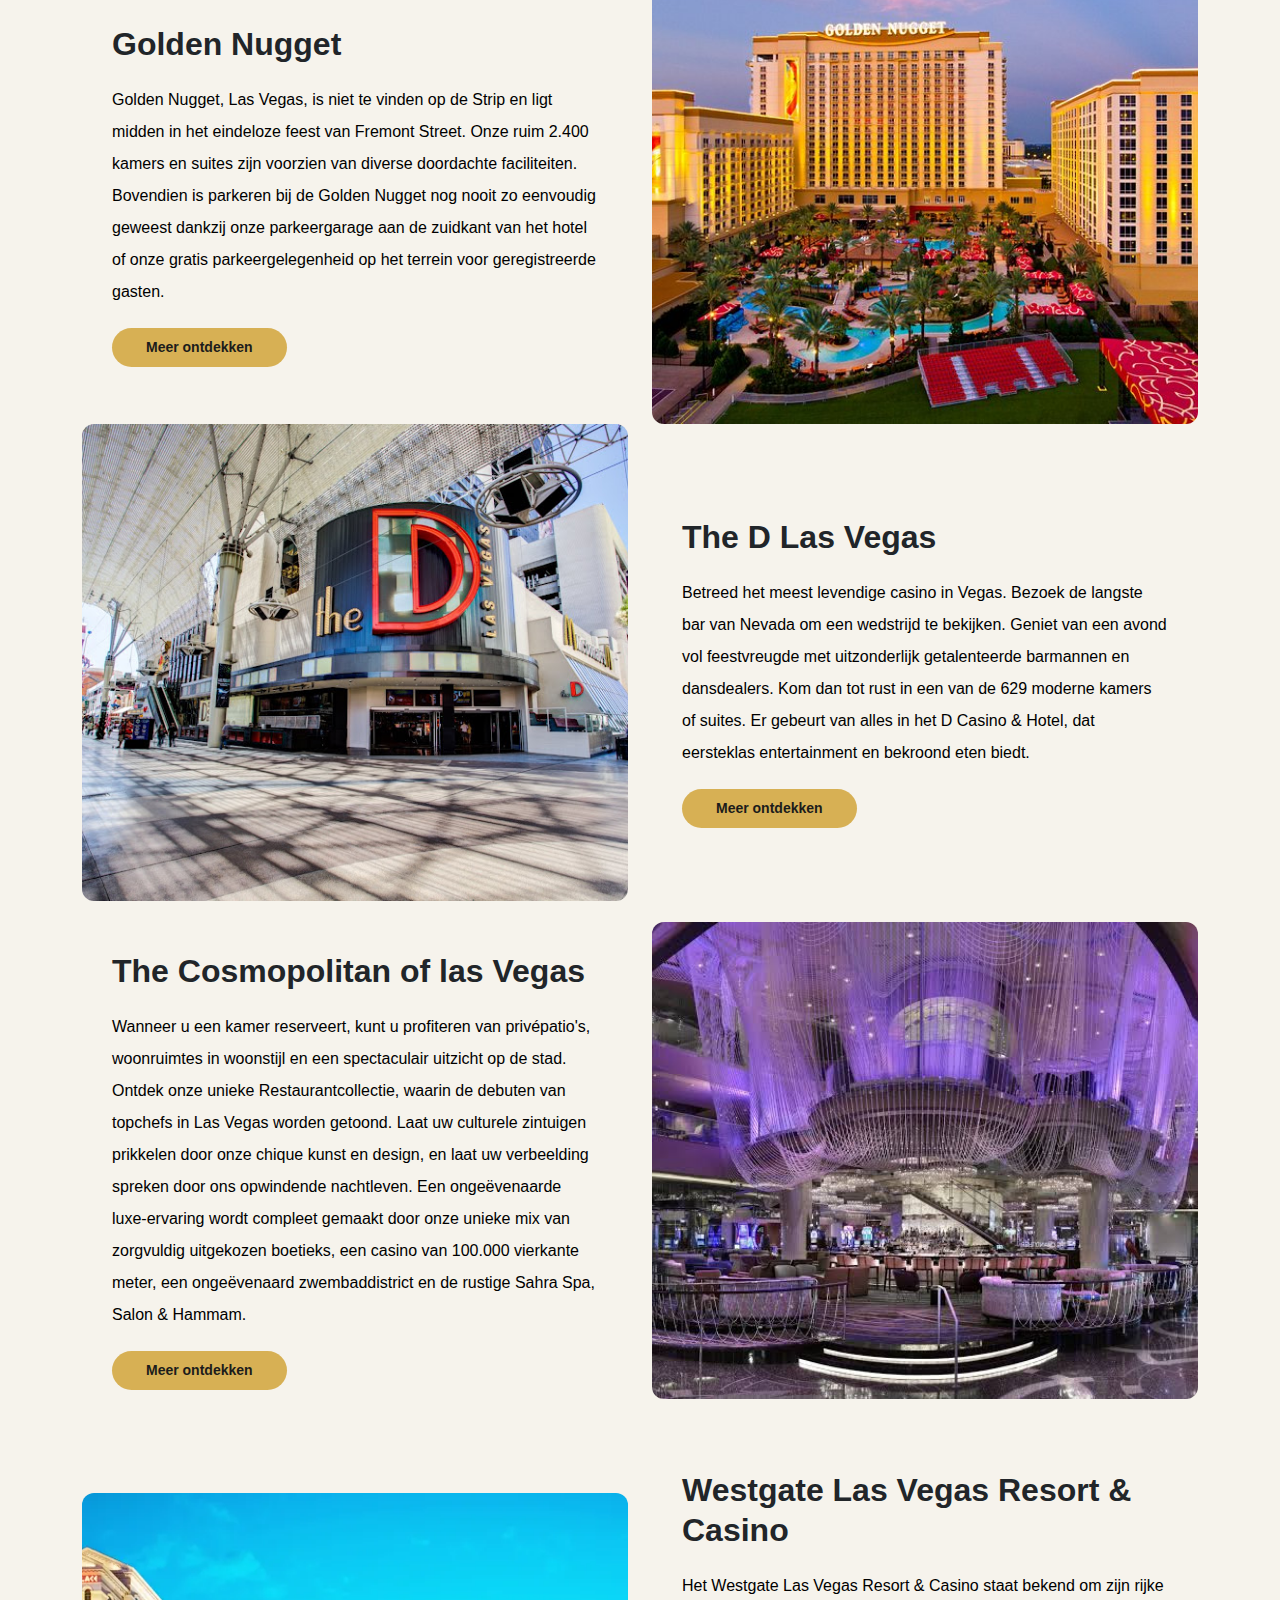
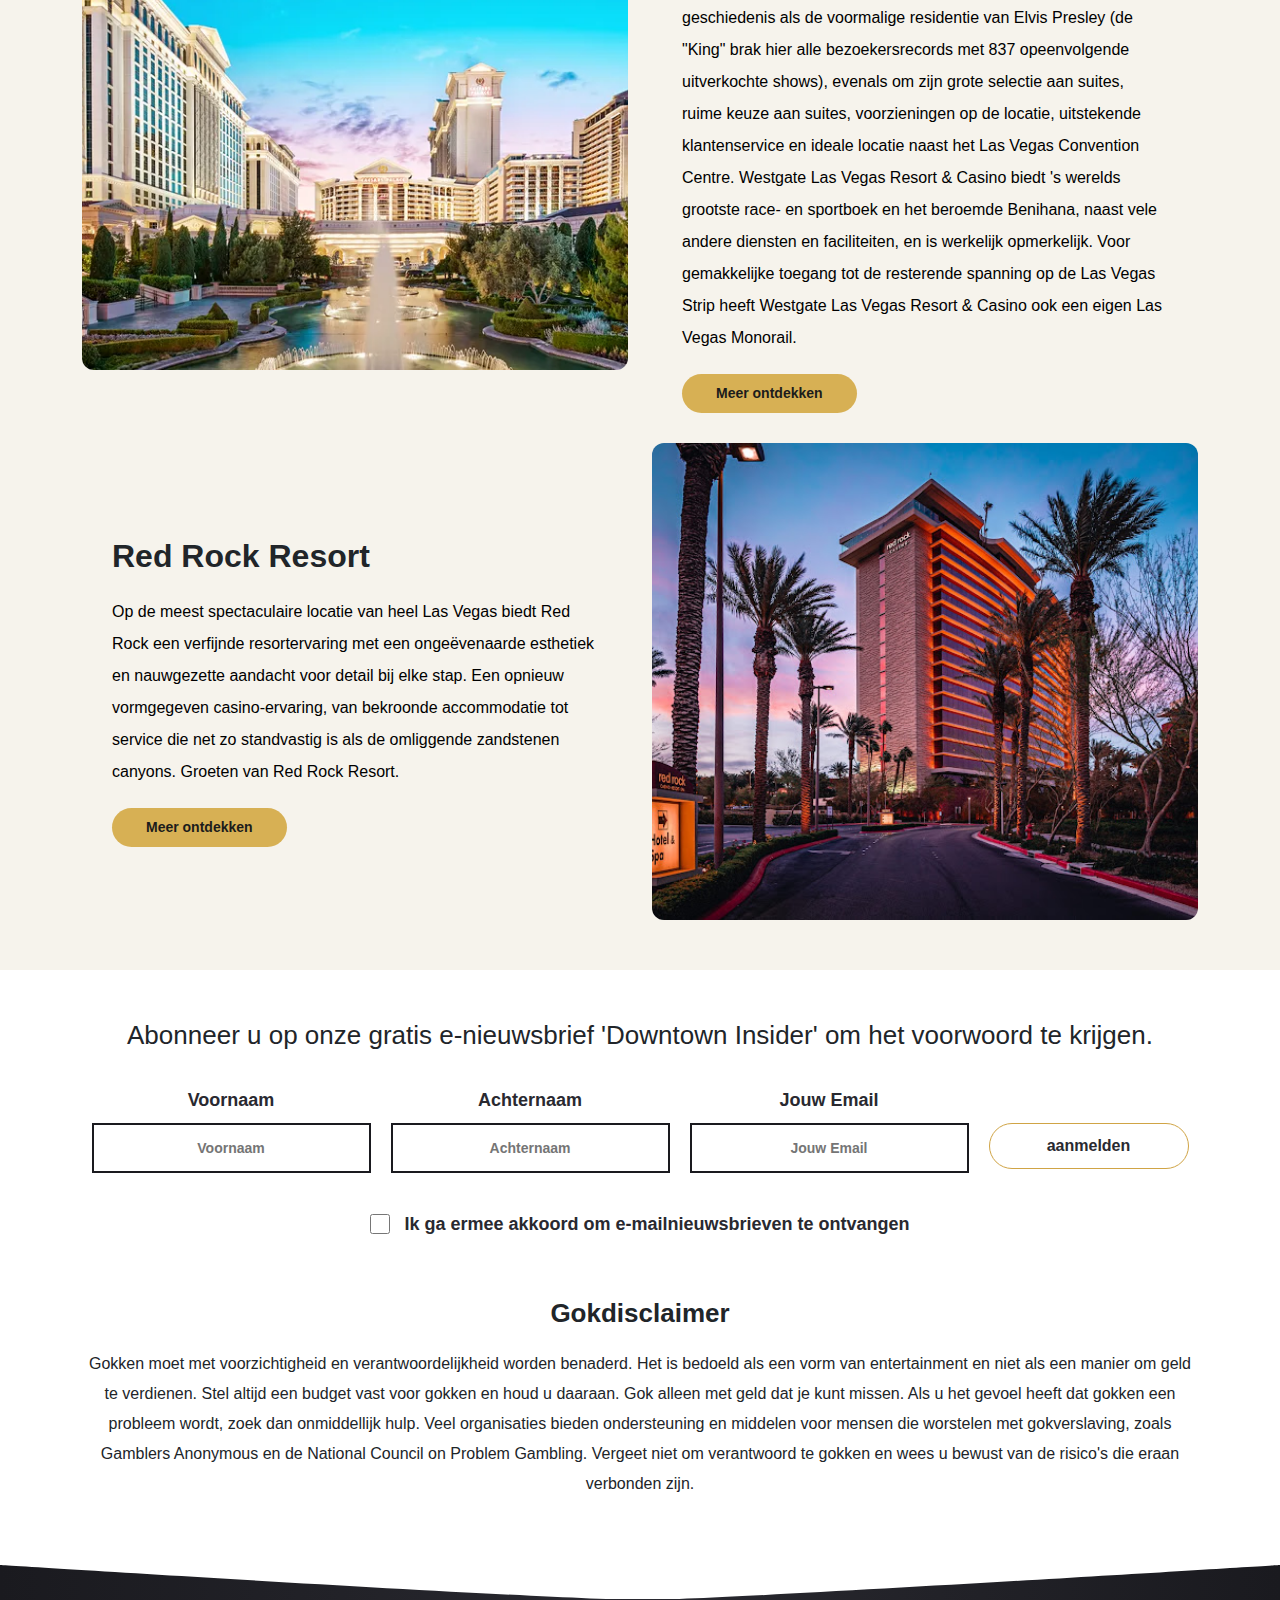
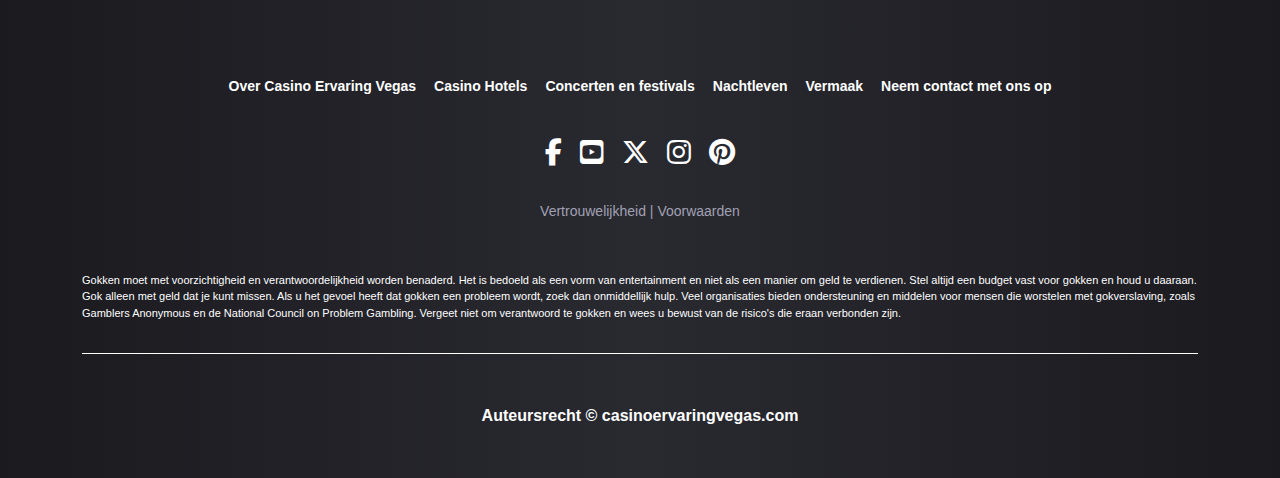
==== commit 499424a8: "updated" ====
--- a/casinos-hotels.html
+++ b/casinos-hotels.html
@@ -2,7 +2,7 @@
 <html lang="en">
 
 <head>
-    <title>Gokwinkels| Casino's Hotels
+    <title>Gokwinkels| Casino Hotels
     </title>
     <meta charset="utf-8">
     <meta name="viewport" content="width=device-width, initial-scale=1">
@@ -31,7 +31,7 @@
                         <div class="sidenavs" id="mySidenavs">
                             <span class="closebtn" onclick="closeNav()"><i class="fa-solid fa-xmark"></i></span>
                             <ul>
-                                <li><a href="casinos-hotels.html" class="active">Casino's Hotels </a></li>
+                                <li><a href="casinos-hotels.html" class="active">Casino Hotels </a></li>
                                 <li><a href="concerten-en-festivals.html"> Concerten en festivals </a></li>
                                 <li><a href="nachtleven.html">Nachtleven </a></li>
                                 <li><a href="vermaak.html">Vermaak</a></li>
@@ -334,7 +334,7 @@
             <div class="footer-top">
                 <ul>
                     <li><a href="index.html" class="">Over Casino Ervaring Vegas </a></li>
-                    <li><a href="casinos-hotels.html">Casino's Hotels </a></li>
+                    <li><a href="casinos-hotels.html">Casino Hotels </a></li>
                     <li><a href="concerten-en-festivals.html"> Concerten en festivals </a></li>
                     <li><a href="nachtleven.html">Nachtleven </a></li>
                     <li><a href="vermaak.html">Vermaak</a></li>
--- a/css/style.css
+++ b/css/style.css
@@ -420,12 +420,14 @@
 
 .behorenp-btn a {
     background: #d7b054;
-    padding: 14px 28px;
+    padding: 9px 34px;
+    font-size: 14px;
     border-radius: 40px;
     color: #1c1c1b;
     display: inline-block;
     font-weight: 600;
     transition: all 0.3s ease;
+    white-space: nowrap;
 }
 
 .behorenp-btn a:hover {
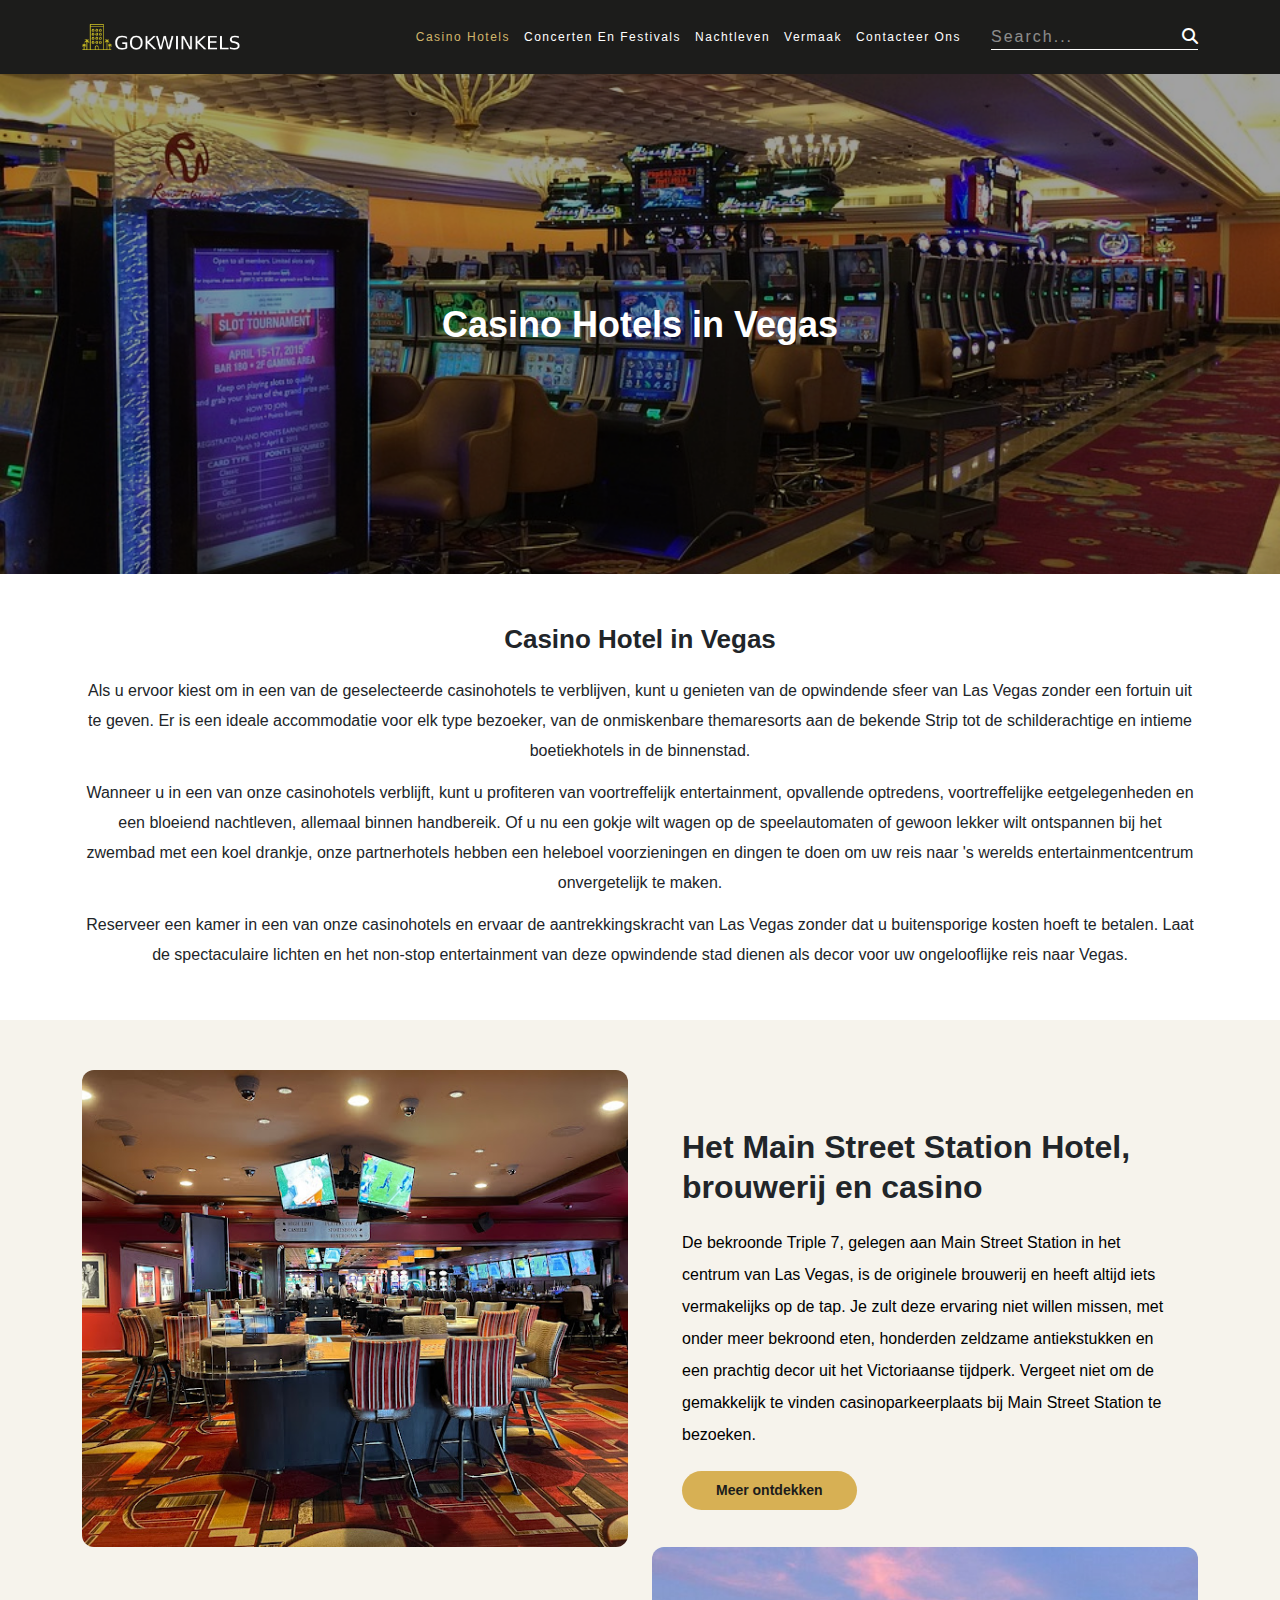
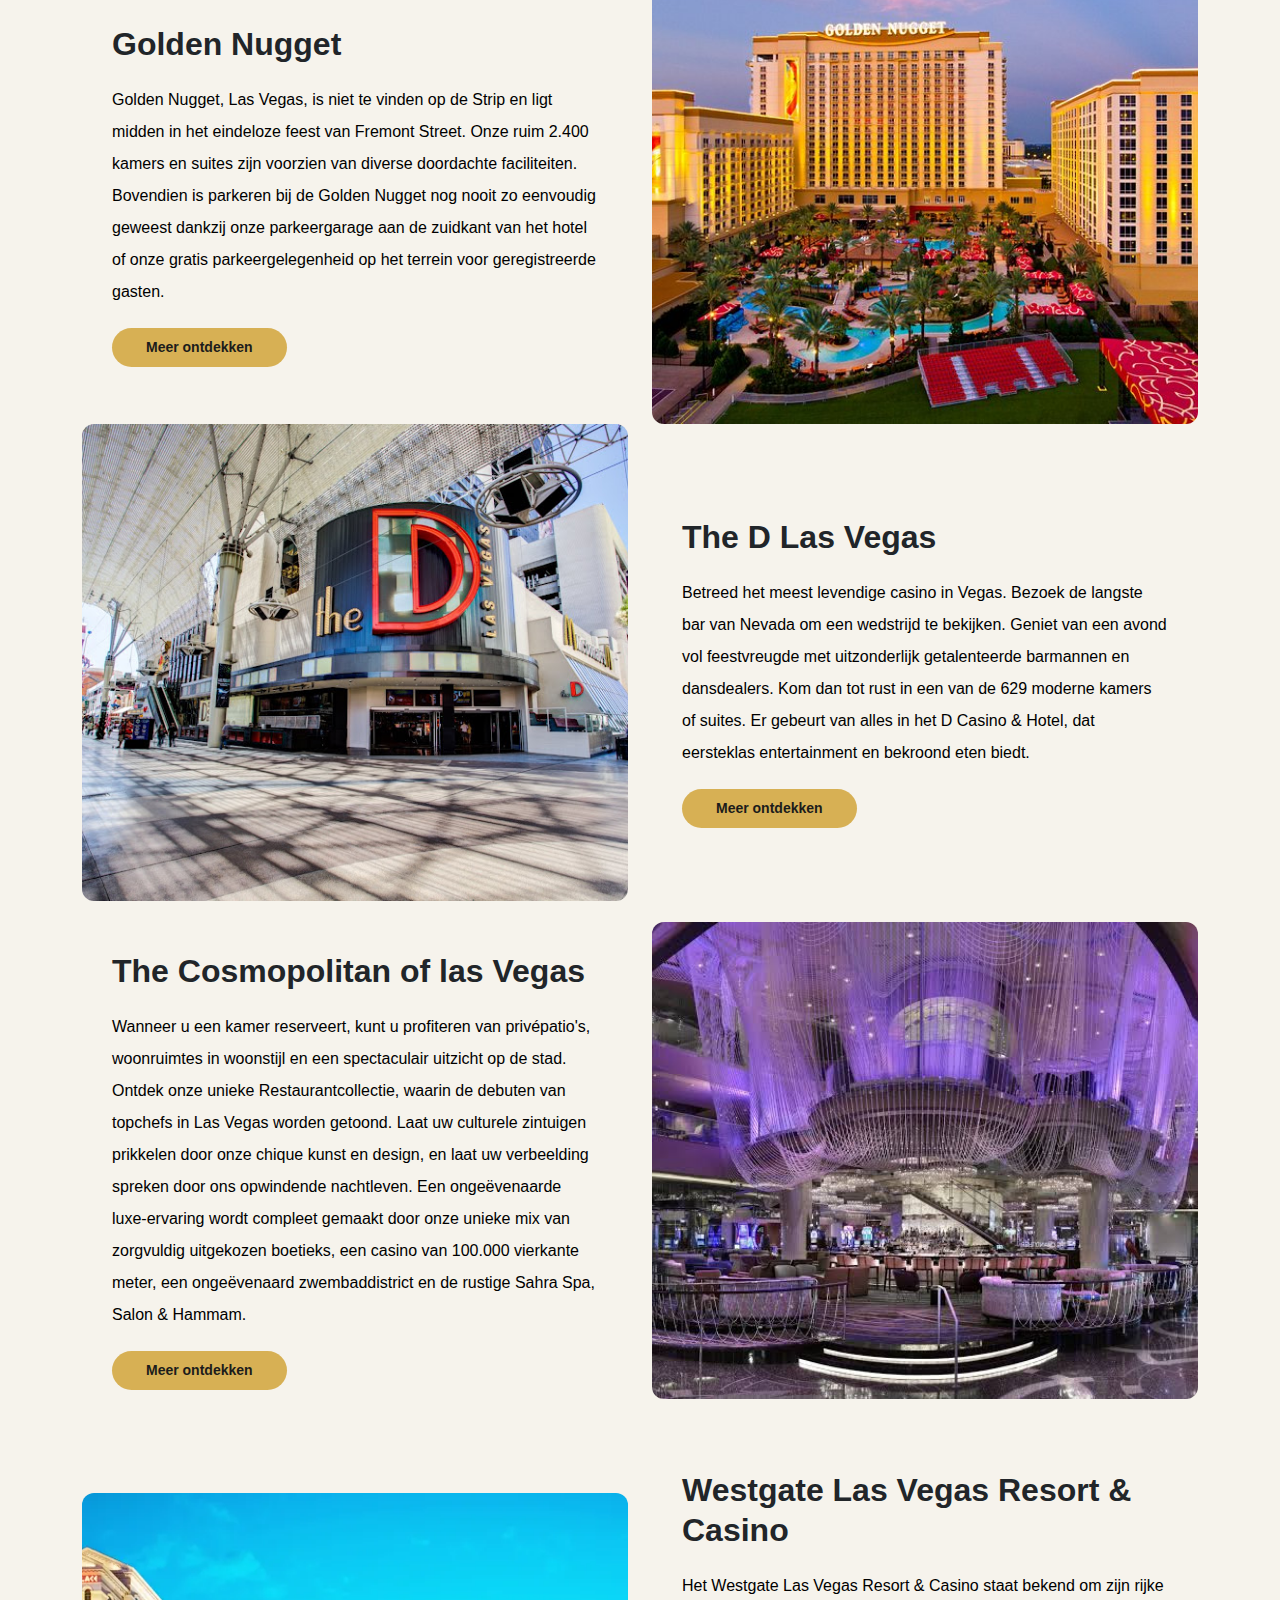
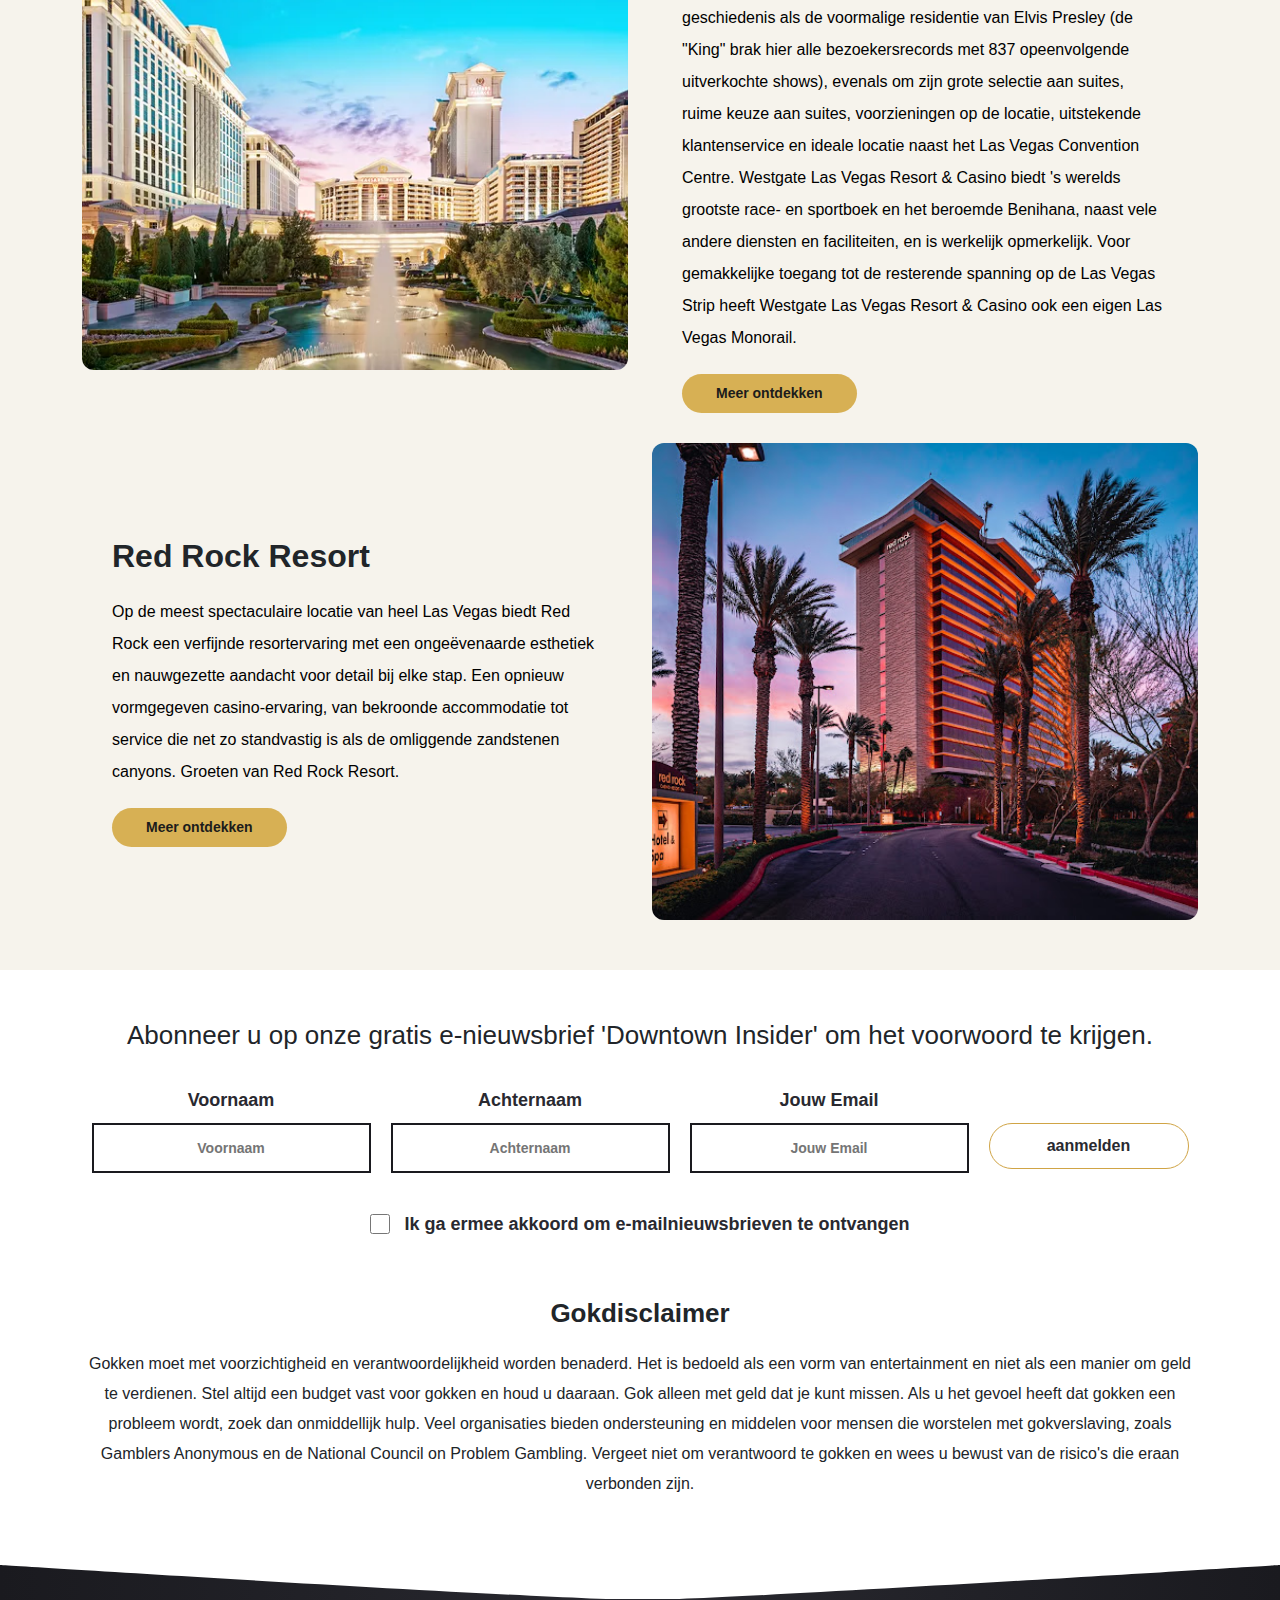
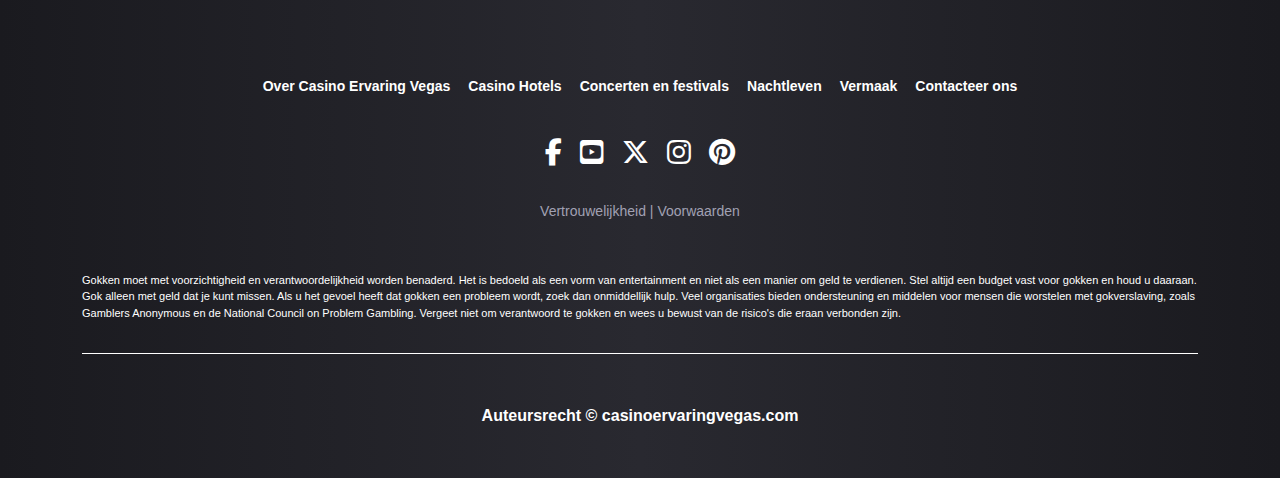
==== commit bdc8f2f6: "update" ====
--- a/casinos-hotels.html
+++ b/casinos-hotels.html
@@ -35,7 +35,7 @@
                                 <li><a href="concerten-en-festivals.html"> Concerten en festivals </a></li>
                                 <li><a href="nachtleven.html">Nachtleven </a></li>
                                 <li><a href="vermaak.html">Vermaak</a></li>
-                                <li><a href="neem-contact-met-ons-op.html">Neem contact met ons op </a></li>
+                                <li><a href="neem-contact-met-ons-op.html">Contacteer ons</a></li>
                             </ul>
                             <div class="search-box">
                                 <button class="btn-search"><i class="fas fa-search"></i></button>
@@ -338,7 +338,7 @@
                     <li><a href="concerten-en-festivals.html"> Concerten en festivals </a></li>
                     <li><a href="nachtleven.html">Nachtleven </a></li>
                     <li><a href="vermaak.html">Vermaak</a></li>
-                    <li><a href="neem-contact-met-ons-op.html">Neem contact met ons op </a></li>
+                    <li><a href="neem-contact-met-ons-op.html">Contacteer ons</a></li>
                 </ul>
                 <div class="footer-social">
                     <ul>
--- a/css/style.css
+++ b/css/style.css
@@ -131,6 +131,9 @@
 }
 
 /*  */
+section.hero-sec.home {
+    background-position: bottom;
+}
 section.hero-sec {
     background: url(../images/hero.jpg)no-repeat;
     background-size: cover;
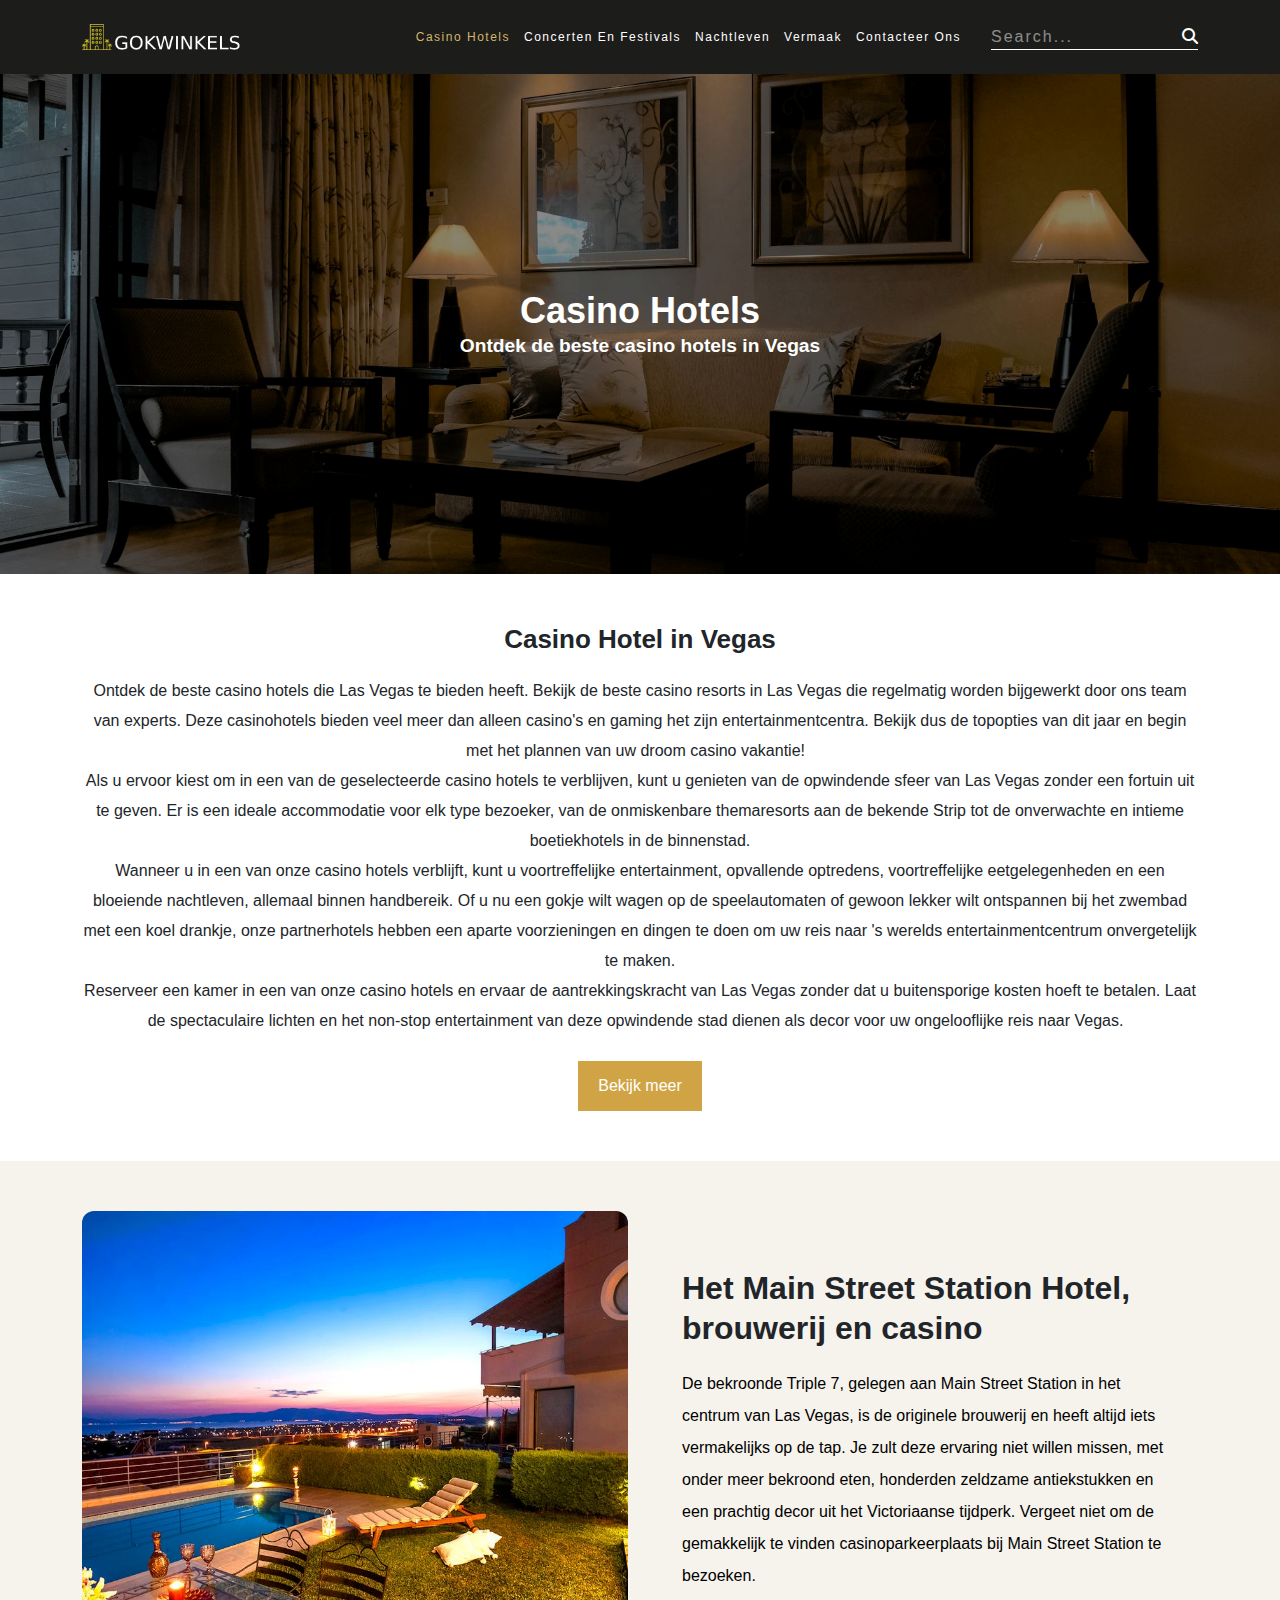
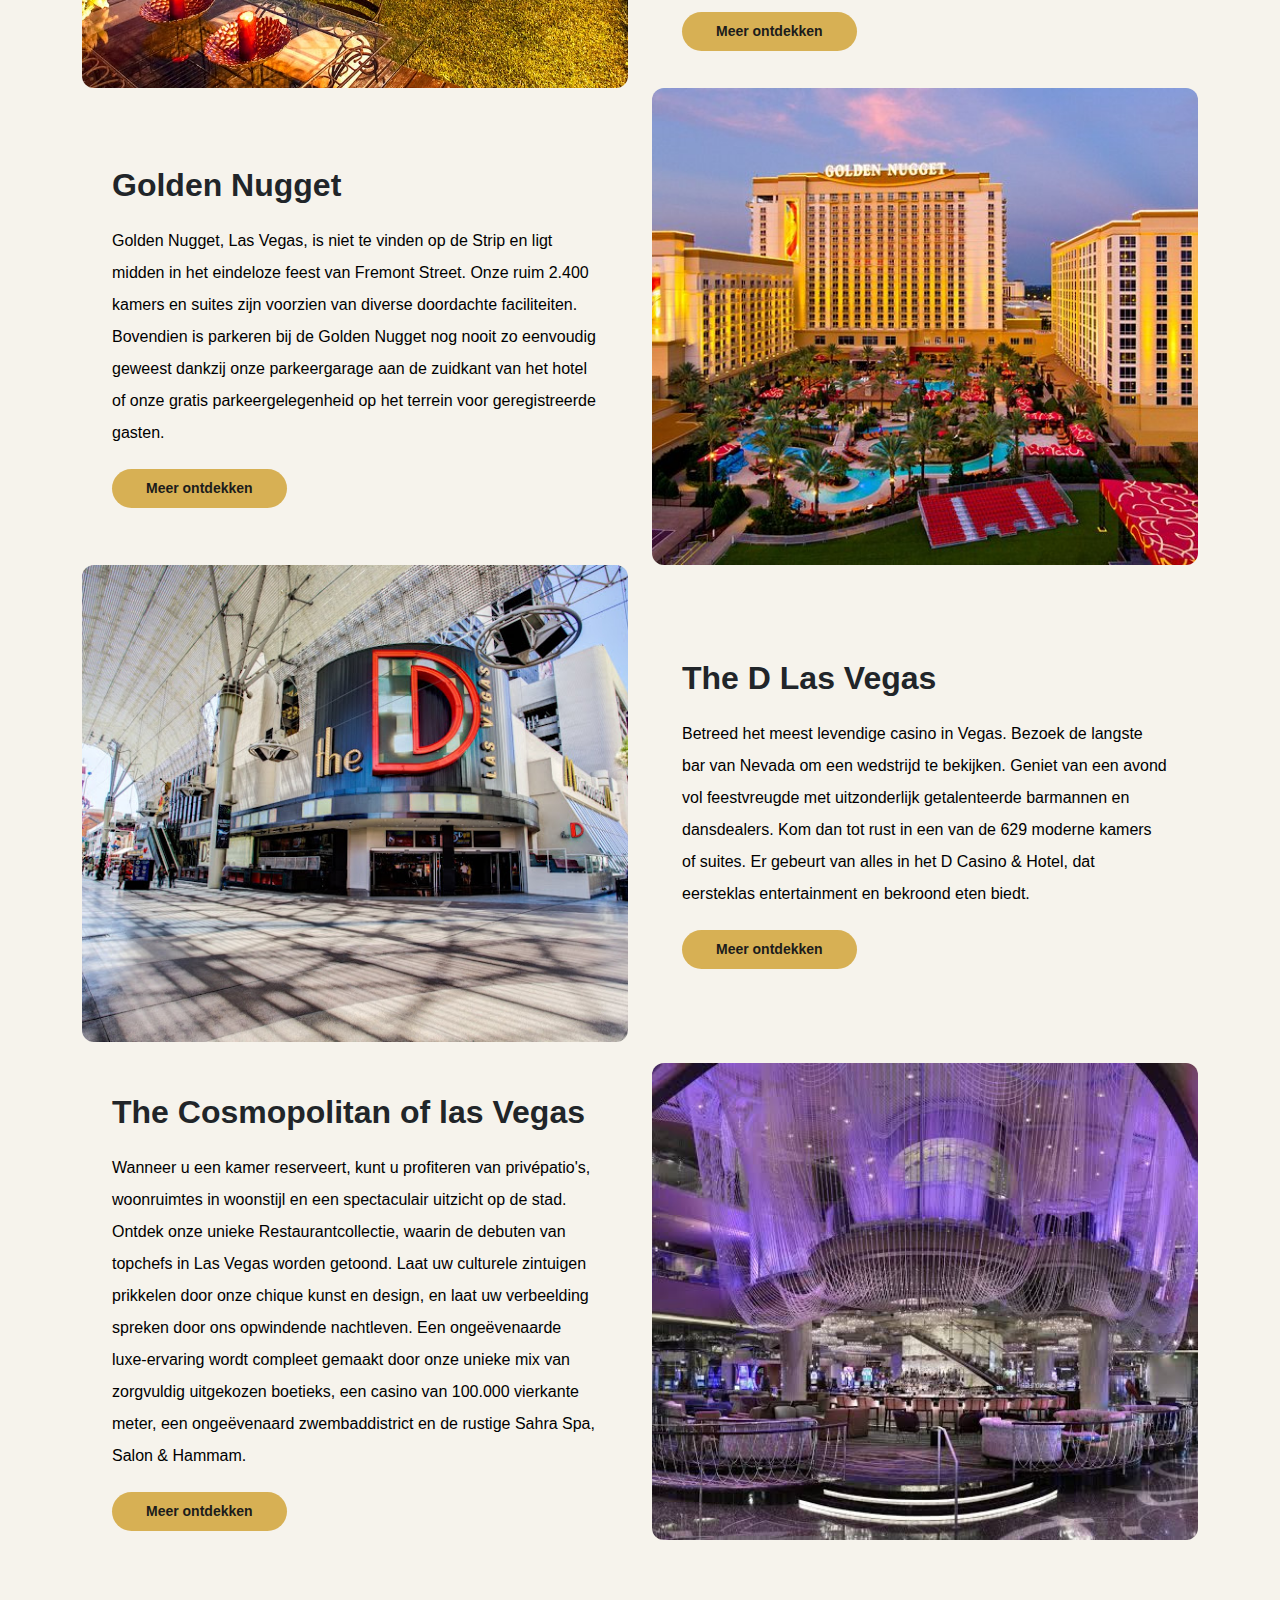
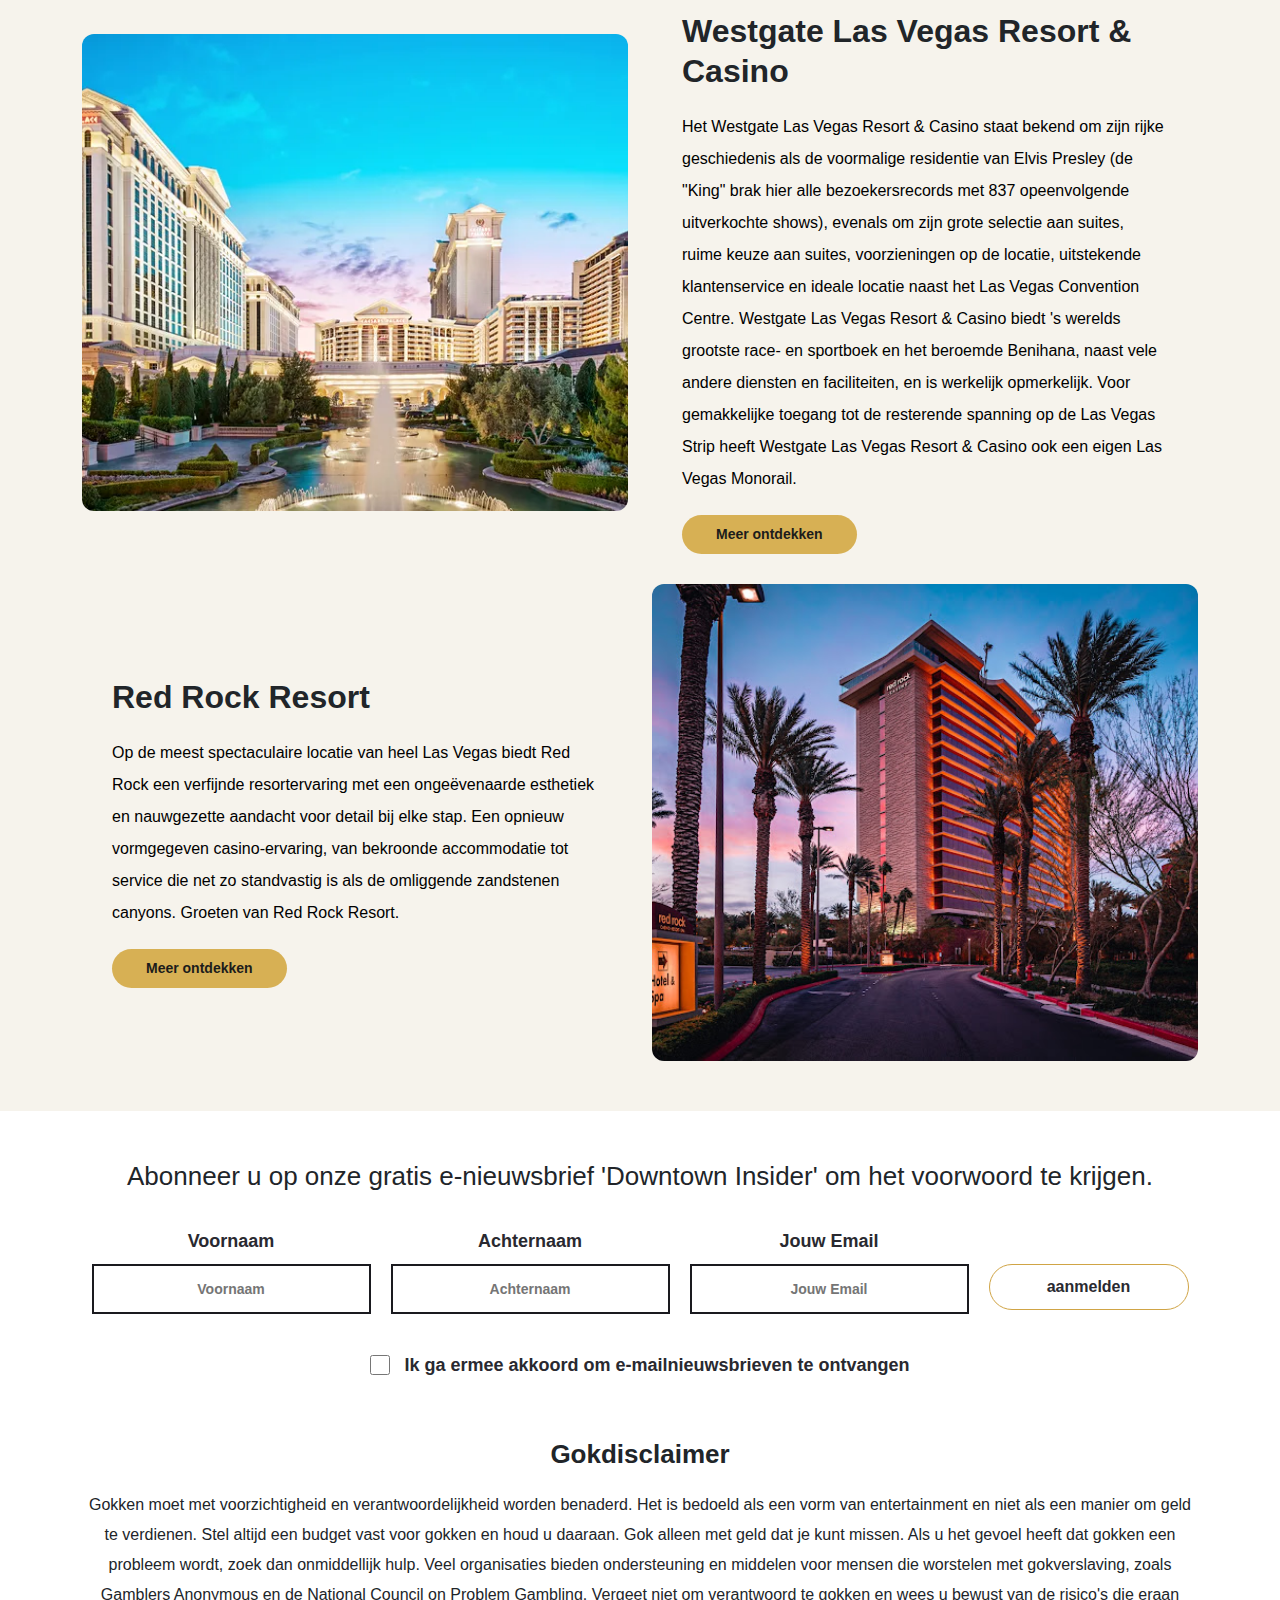
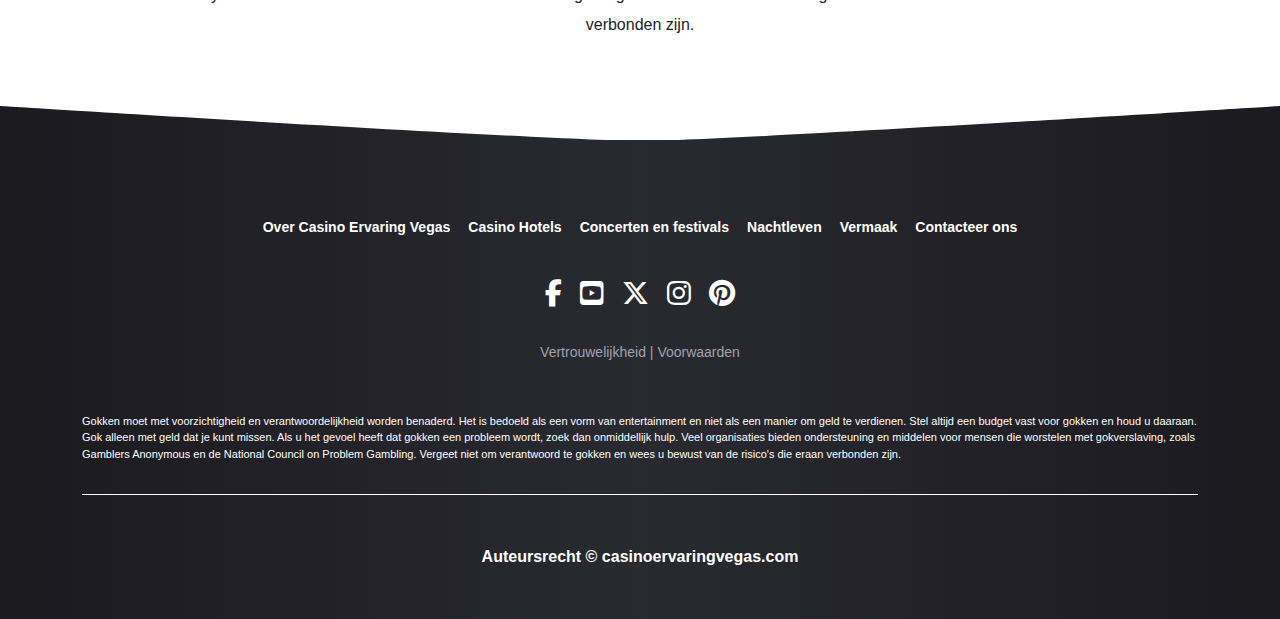
==== commit bf0cd450: "update" ====
--- a/casinos-hotels.html
+++ b/casinos-hotels.html
@@ -55,8 +55,9 @@
     <section class="casinos-hotels">
         <div class="container">
             <div class="bnr-text">
-                <h2>Casino Hotels in Vegas
-                </h2>
+                <h2>Casino Hotels</h2>
+                <p>Ontdek de beste casino hotels in Vegas
+                </p>
             </div>
         </div>
     </section>
@@ -66,20 +67,10 @@
             <div class="ervaring-inner">
                 <h3>Casino Hotel in Vegas
                 </h3>
-                <p>Als u ervoor kiest om in een van de geselecteerde casinohotels te verblijven, kunt u genieten van de
-                    opwindende sfeer van Las Vegas zonder een fortuin uit te geven. Er is een ideale accommodatie voor
-                    elk type bezoeker, van de onmiskenbare themaresorts aan de bekende Strip tot de schilderachtige en
-                    intieme boetiekhotels in de binnenstad.
-                </p>
-                <p>Wanneer u in een van onze casinohotels verblijft, kunt u profiteren van voortreffelijk entertainment,
-                    opvallende optredens, voortreffelijke eetgelegenheden en een bloeiend nachtleven, allemaal binnen
-                    handbereik. Of u nu een gokje wilt wagen op de speelautomaten of gewoon lekker wilt ontspannen bij
-                    het zwembad met een koel drankje, onze partnerhotels hebben een heleboel voorzieningen en dingen te
-                    doen om uw reis naar 's werelds entertainmentcentrum onvergetelijk te maken.
-                </p>
-                <p>Reserveer een kamer in een van onze casinohotels en ervaar de aantrekkingskracht van Las Vegas zonder
-                    dat u buitensporige kosten hoeft te betalen. Laat de spectaculaire lichten en het non-stop
-                    entertainment van deze opwindende stad dienen als decor voor uw ongelooflijke reis naar Vegas.</p>
+                <p class="more">Ontdek de beste casino hotels die Las Vegas te bieden heeft. Bekijk de beste casino resorts in Las Vegas die regelmatig worden bijgewerkt door ons team van experts. Deze casinohotels bieden veel meer dan alleen casino's en gaming het zijn entertainmentcentra. Bekijk dus de topopties van dit jaar en begin met het plannen van uw droom casino vakantie!
+                </br>Als u ervoor kiest om in een van de geselecteerde casino hotels te verblijven, kunt u genieten van de opwindende sfeer van Las Vegas zonder een fortuin uit te geven. Er is een ideale accommodatie voor elk type bezoeker, van de onmiskenbare themaresorts aan de bekende Strip tot de onverwachte en intieme boetiekhotels in de binnenstad.
+            </br>
+            Wanneer u in een van onze casino hotels verblijft, kunt u voortreffelijke entertainment, opvallende optredens, voortreffelijke eetgelegenheden en een bloeiende nachtleven, allemaal binnen handbereik. Of u nu een gokje wilt wagen op de speelautomaten of gewoon lekker wilt ontspannen bij het zwembad met een koel drankje, onze partnerhotels hebben een aparte voorzieningen en dingen te doen om uw reis naar 's werelds entertainmentcentrum onvergetelijk te maken. </br>Reserveer een kamer in een van onze casino hotels en ervaar de aantrekkingskracht van Las Vegas zonder dat u buitensporige kosten hoeft te betalen. Laat de spectaculaire lichten en het non-stop entertainment van deze opwindende stad dienen als decor voor uw ongelooflijke reis naar Vegas.</p>
             </div>
         </div>
     </section>
--- a/css/style.css
+++ b/css/style.css
@@ -784,4 +784,131 @@
 
 .disclaimer-part {
     padding: 60px 0 0 0;
+}
+
+
+.contact-form .about_us_content {
+    padding: 50px 0;
+}
+
+.contact-form .about_us_content h2 {
+        margin: 30px 0 !important;
+    }
+
+
+.contact-form .form-group {
+    margin-bottom: 2rem;
+}
+
+.contact-form .input-control {
+    display: block;
+    width: 100%;
+    height: 42px;
+    border: 1px solid #000;
+    background: transparent;
+    color: #000;
+}
+
+.contact-form .input-control:focus-visible {
+    outline: none;
+}
+
+.contact-form textarea.input-control {
+    resize: none;
+    height: auto;
+}
+
+.contact-form .form-group .submit-btn {
+    background:#d7b054;
+    border: 1px solid #d7b054;
+    transition: all 0.2s linear;
+    display: inline-block;
+    padding: 0.8rem 4rem;
+    color: #fff;
+    text-transform: capitalize;
+
+}
+.contact-form .form-group .submit-btn:hover {
+        background-color: transparent;
+        color: #000;
+
+}
+
+.contact-form .form-group label {
+    display: inline-block;
+    padding-bottom: 5px;
+    color: #d7b054;
+    transition: all 0.2s linear;
+    text-transform: capitalize;
+    font-size: 18px;
+
+}
+
+.faq-page {
+    width: 100%;
+    background-color: #fff;
+    border-radius: 10px;
+    box-shadow: 0 0 10px rgba(0, 0, 0, 0.1);
+    margin-bottom: 50px;
+}
+
+.casino-text.hoteli {
+    padding: 0 0 50px 0 !important;
+}
+
+.faq-item {
+    padding: 20px;
+    border-bottom: 1px solid #e0e0e0;
+    cursor: pointer;
+    transition: background-color 0.3s ease-in-out;
+    display: flex;
+    justify-content: space-between;
+    align-items: center;
+    font-family: 'Nunito';
+}
+
+.faq-item:last-child {
+    border-bottom: none;
+}
+
+.faq-question {
+    font-size: 18px;
+    line-height: 25px;
+    color: #d0a445;
+    font-weight: 600;
+}
+
+.faq-section {
+    padding: 50px 0;
+
+}
+
+.icon-container::before {
+    background-image: url();
+}
+
+.faq-answer {
+    font-size: 16px;
+    max-height: 0;
+    overflow: hidden;
+    transition: max-height 0.3s ease-in-out;
+    padding-left: 10px;
+    padding-right: 10px;
+
+}
+
+
+.faq-answer.active {
+    border-bottom: 1px solid #e0e0e0;
+}
+
+.morecontent a {
+    display: block;
+    background: #d0a445;
+    width: fit-content;
+    margin: 0 auto;
+    padding: 10px 20px;
+    margin-top: 25px;
+    color: #fff;
+    font-weight: 500;
 }--- a/css/responsive.css
+++ b/css/responsive.css
@@ -127,4 +127,9 @@
         font-size: 14px;
 
     }
+}
+@media only screen and (max-width: 767px) {
+    .img-inner-page {
+        margin-top: 20px;
+    }
 }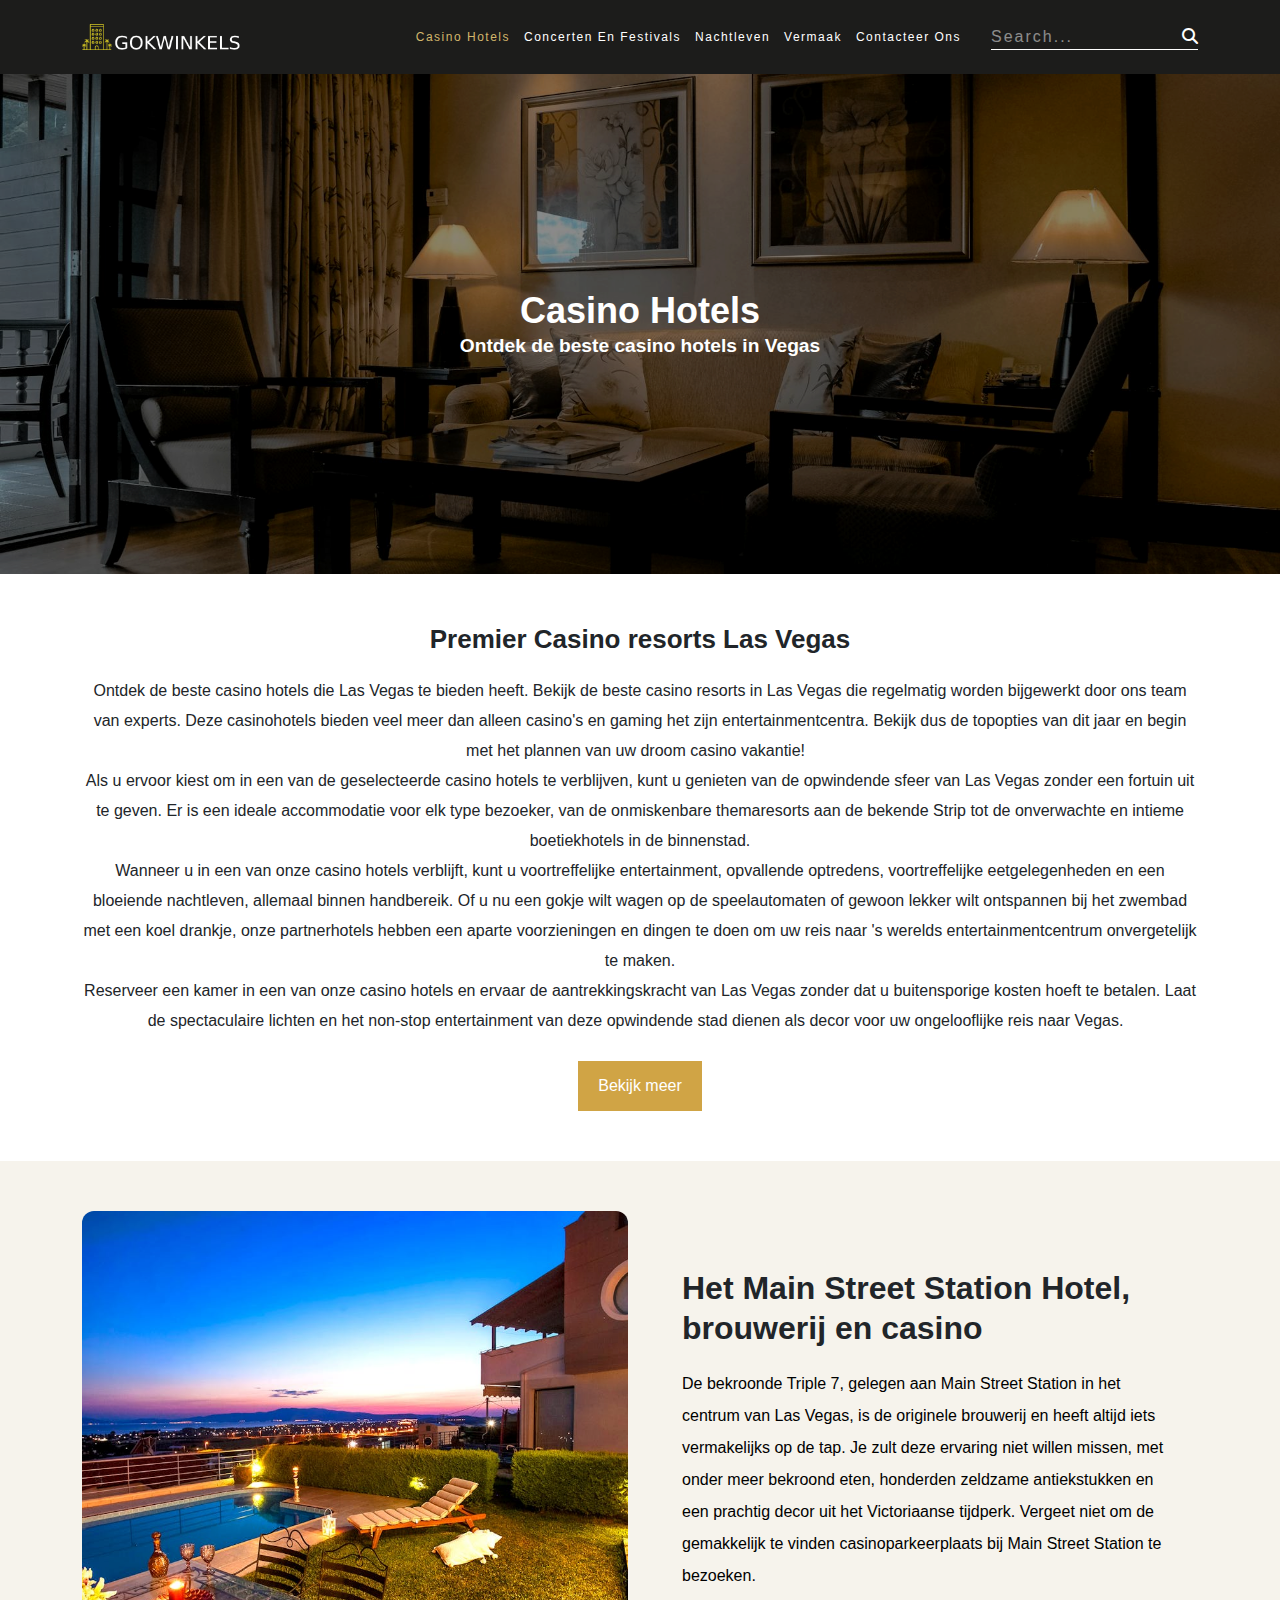
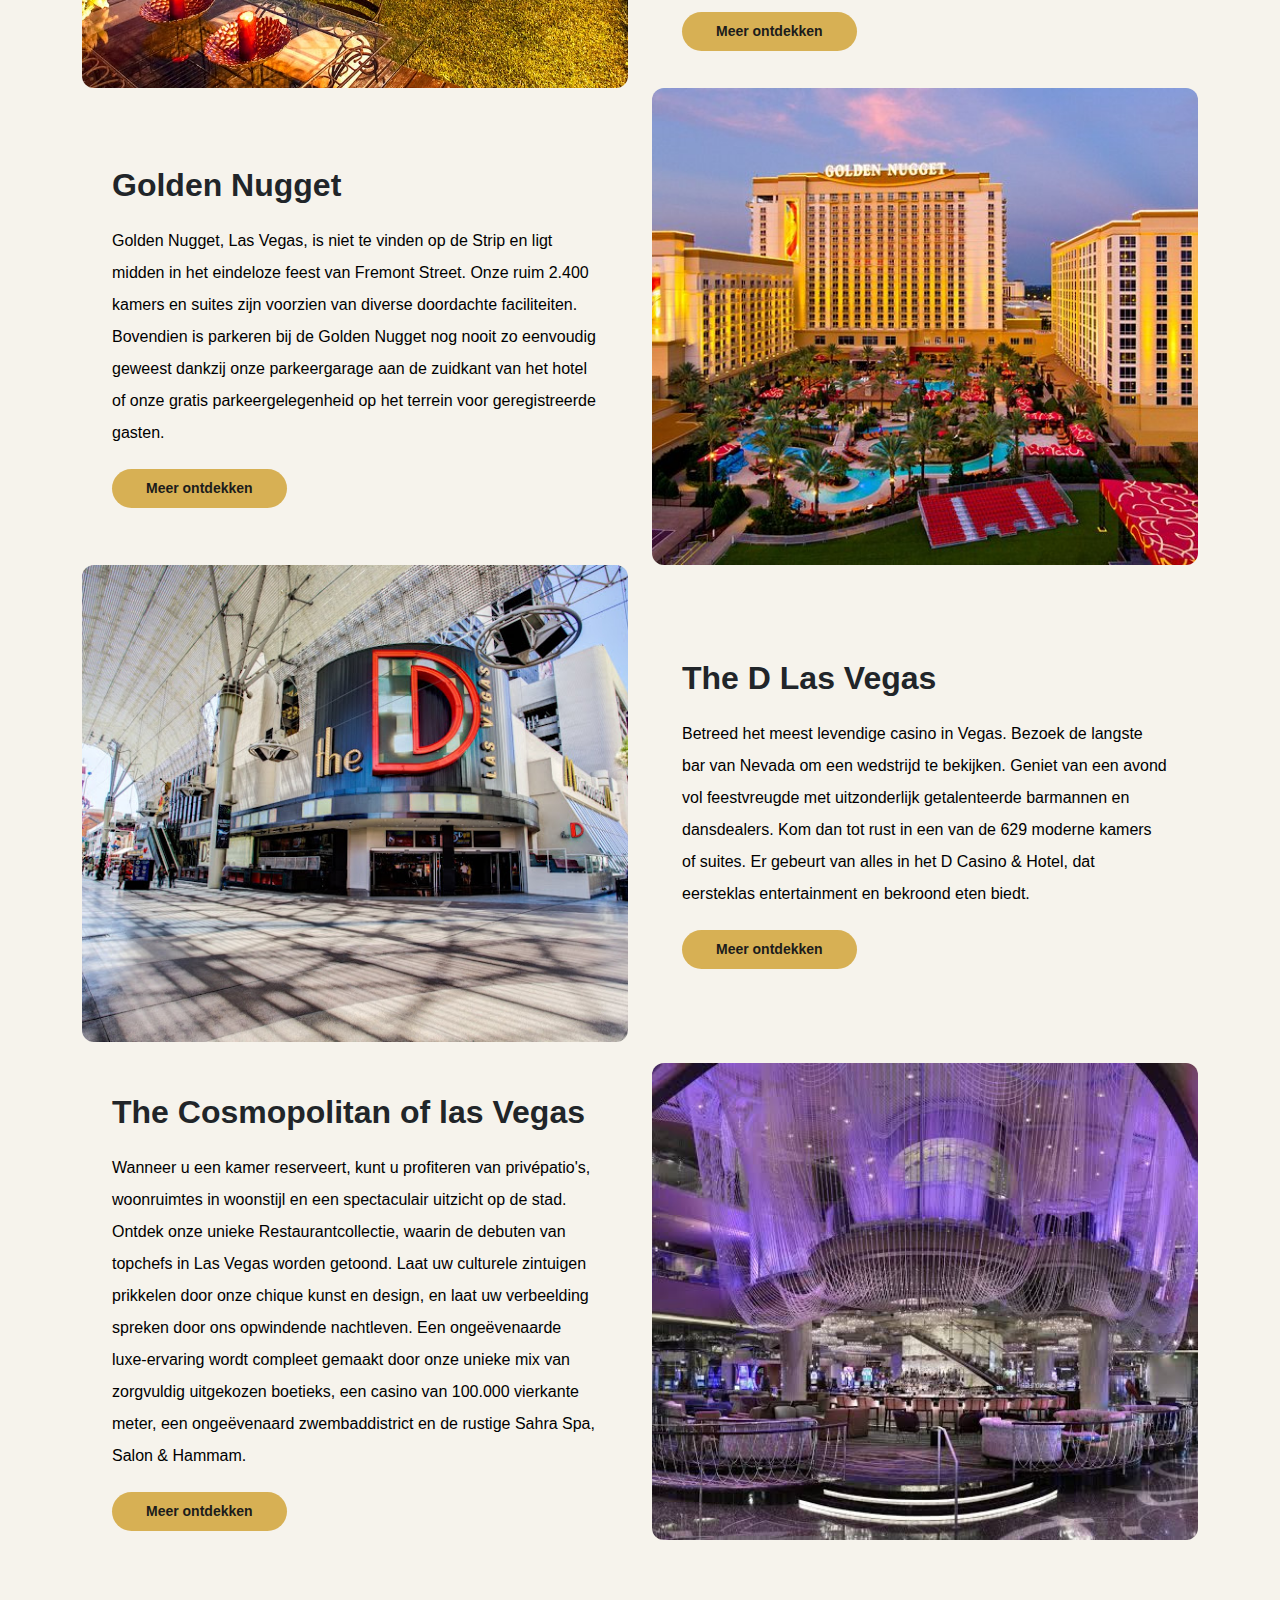
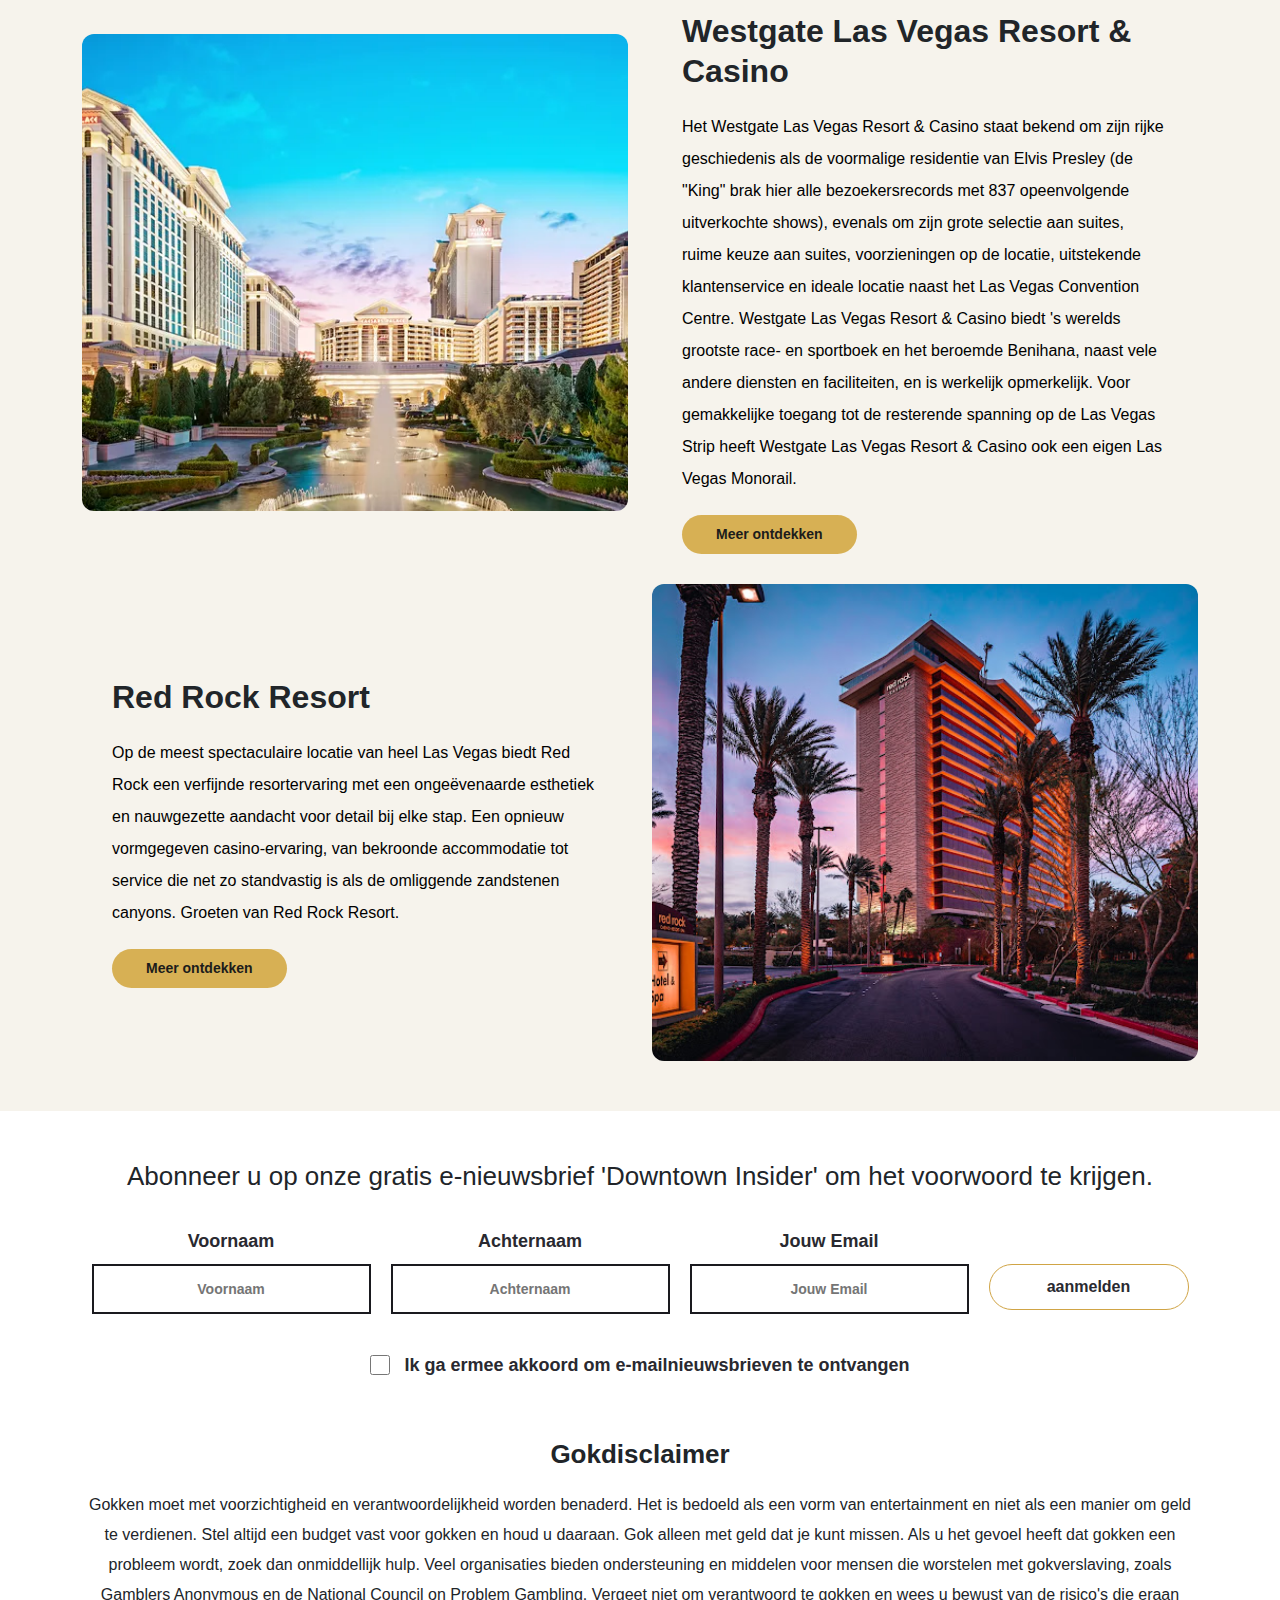
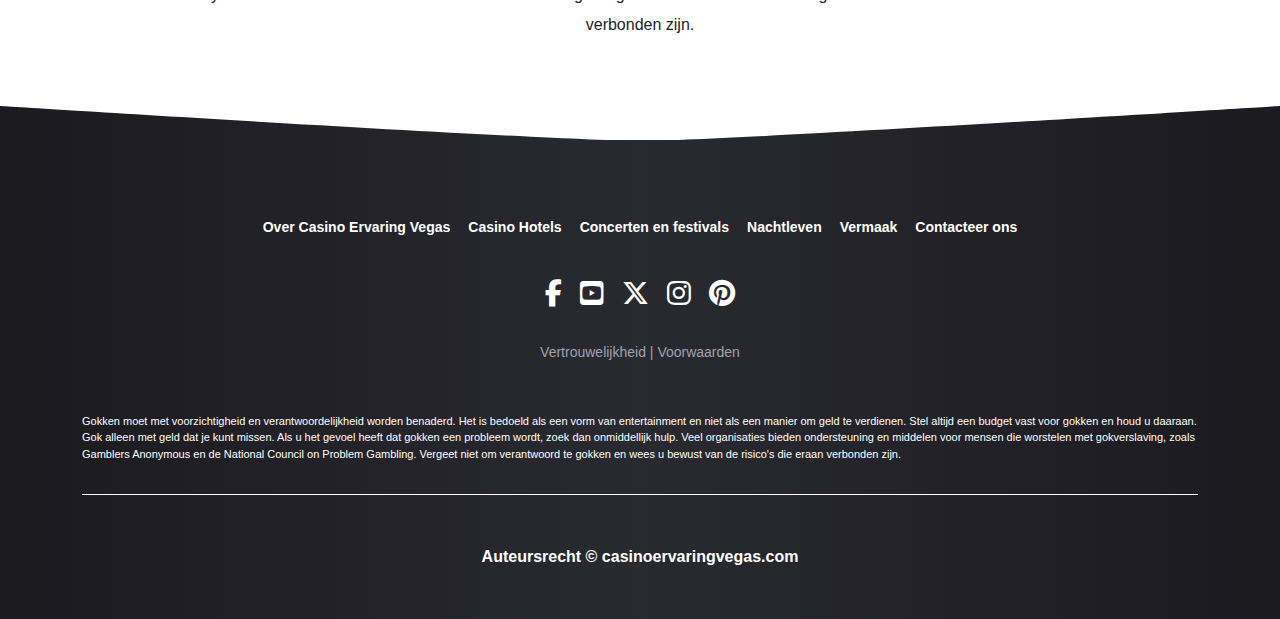
==== commit a4b229c0: "UPDATE" ====
--- a/casinos-hotels.html
+++ b/casinos-hotels.html
@@ -65,7 +65,7 @@
     <section class="ervaring">
         <div class="container">
             <div class="ervaring-inner">
-                <h3>Casino Hotel in Vegas
+                <h3>Premier Casino resorts Las Vegas
                 </h3>
                 <p class="more">Ontdek de beste casino hotels die Las Vegas te bieden heeft. Bekijk de beste casino resorts in Las Vegas die regelmatig worden bijgewerkt door ons team van experts. Deze casinohotels bieden veel meer dan alleen casino's en gaming het zijn entertainmentcentra. Bekijk dus de topopties van dit jaar en begin met het plannen van uw droom casino vakantie!
                 </br>Als u ervoor kiest om in een van de geselecteerde casino hotels te verblijven, kunt u genieten van de opwindende sfeer van Las Vegas zonder een fortuin uit te geven. Er is een ideale accommodatie voor elk type bezoeker, van de onmiskenbare themaresorts aan de bekende Strip tot de onverwachte en intieme boetiekhotels in de binnenstad.
--- a/css/style.css
+++ b/css/style.css
@@ -807,6 +807,7 @@
     border: 1px solid #000;
     background: transparent;
     color: #000;
+    padding: 0 15px;
 }
 
 .contact-form .input-control:focus-visible {
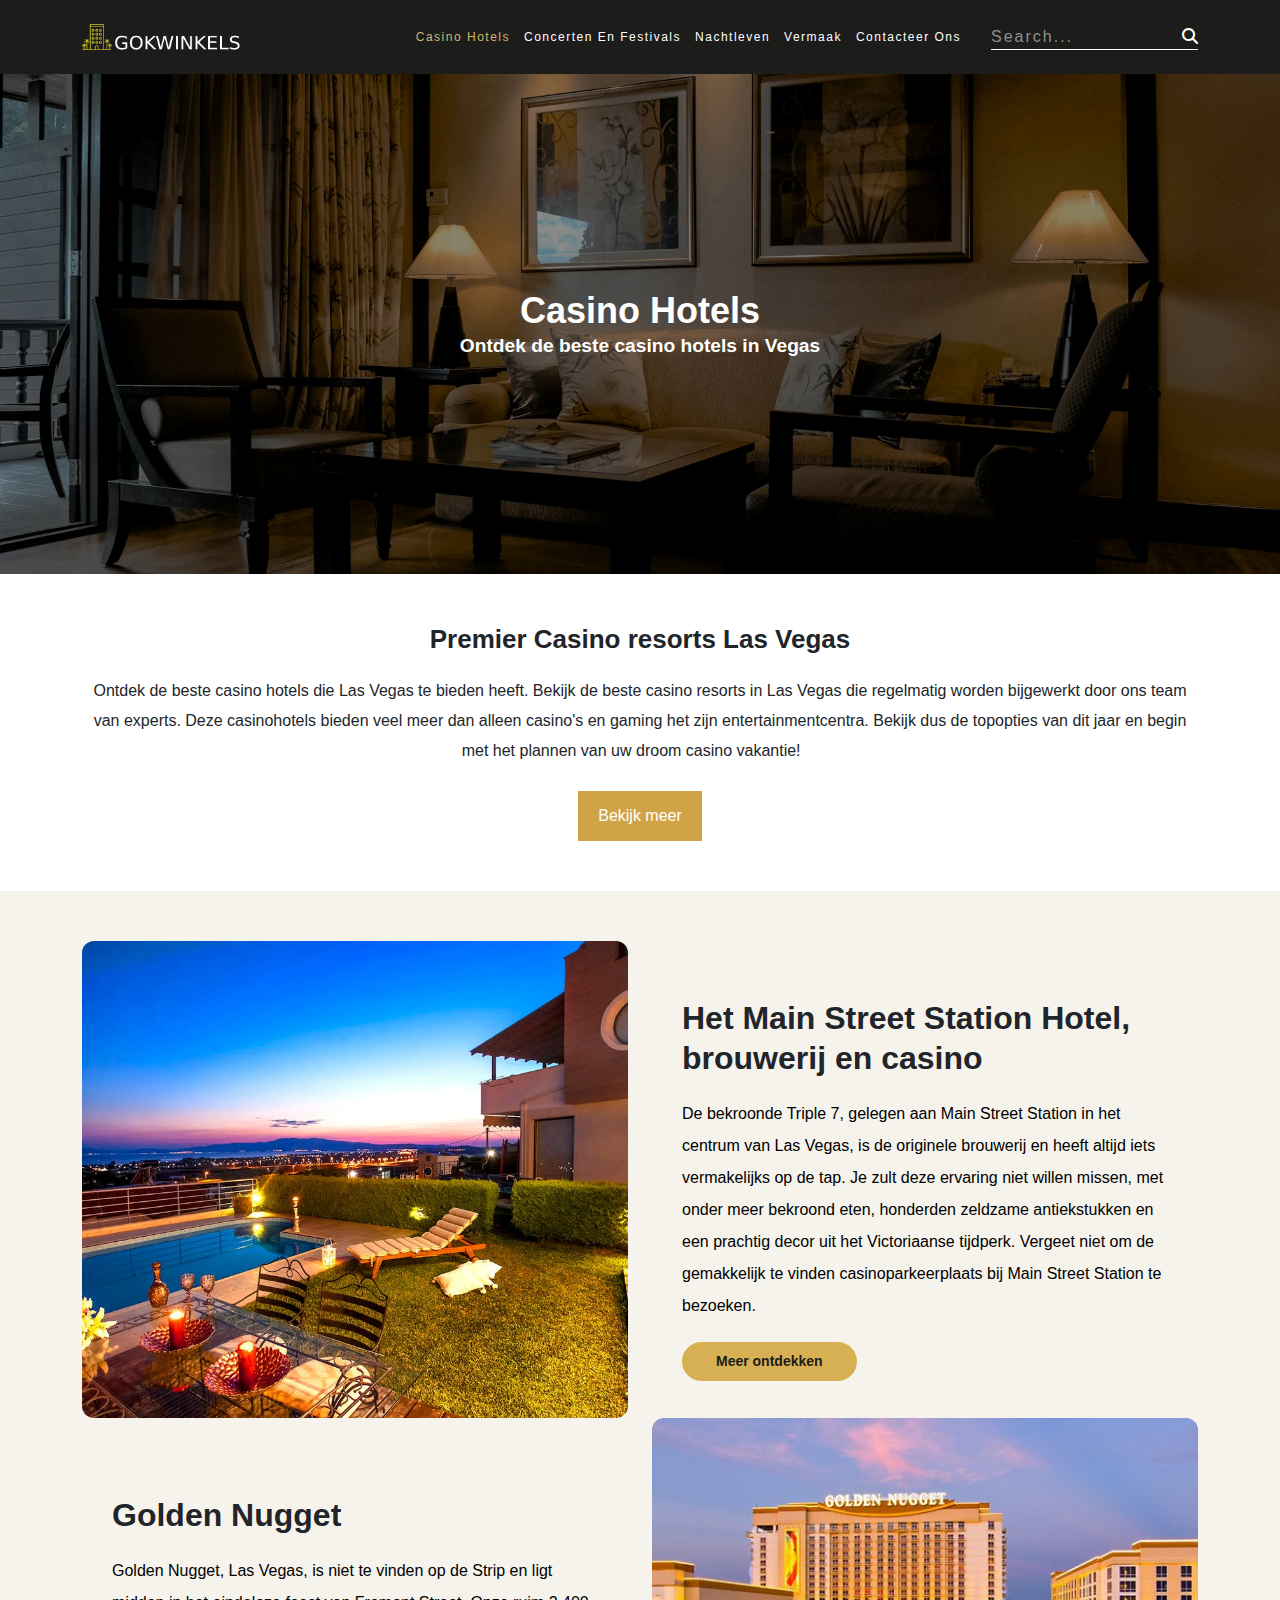
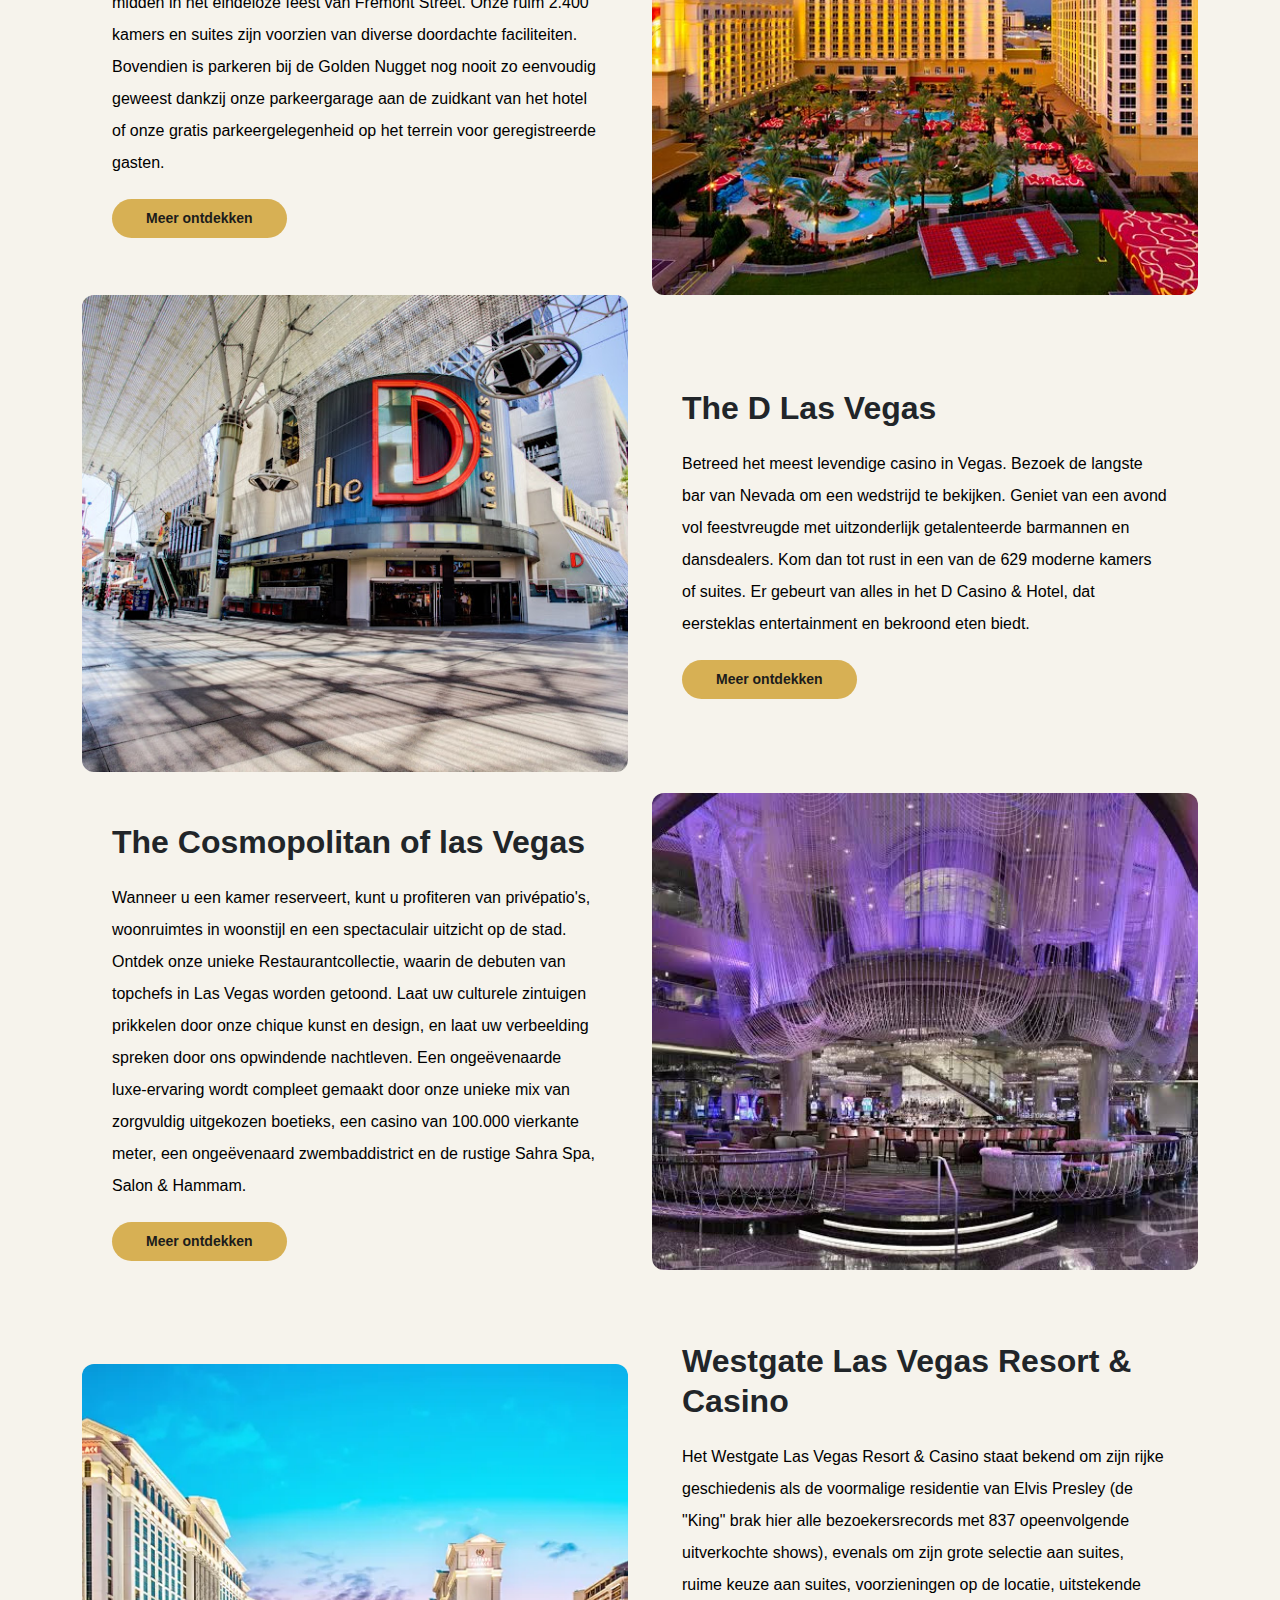
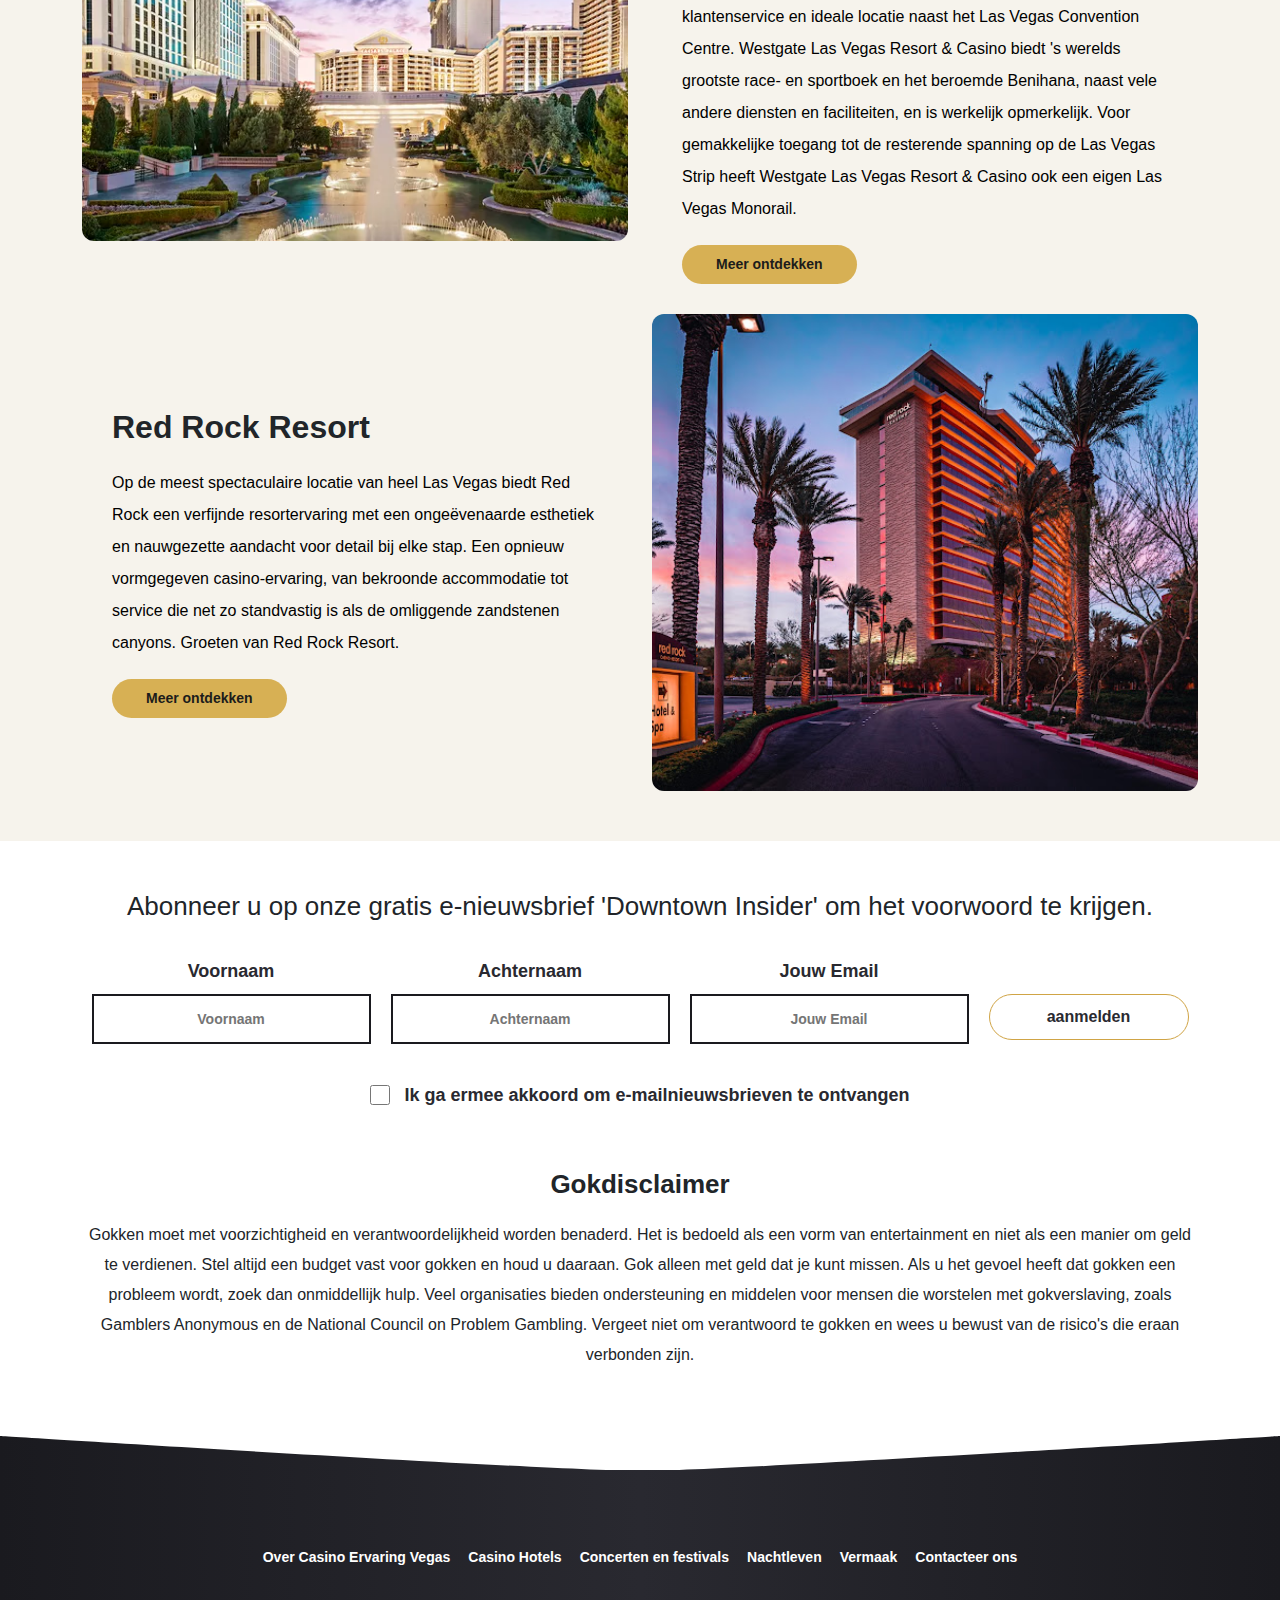
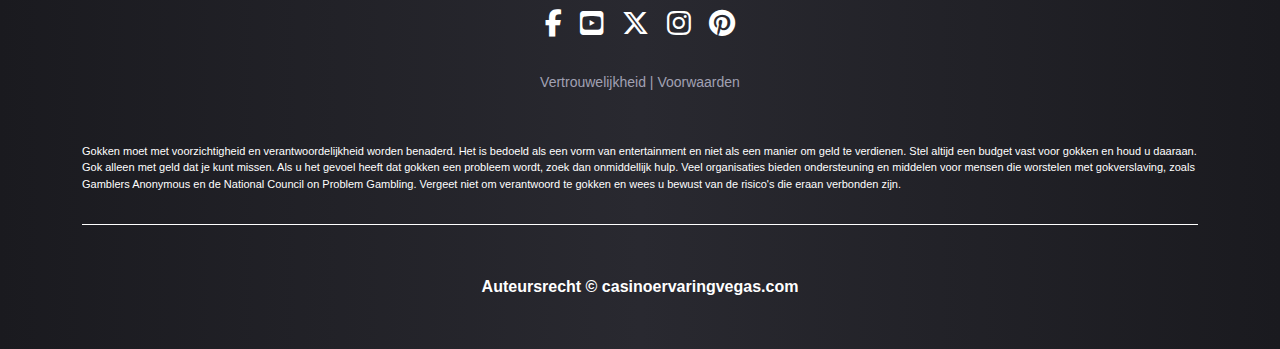
==== commit 666da1f0: "update" ====
--- a/casinos-hotels.html
+++ b/casinos-hotels.html
@@ -35,7 +35,7 @@
                                 <li><a href="concerten-en-festivals.html"> Concerten en festivals </a></li>
                                 <li><a href="nachtleven.html">Nachtleven </a></li>
                                 <li><a href="vermaak.html">Vermaak</a></li>
-                                <li><a href="neem-contact-met-ons-op.html">Contacteer ons</a></li>
+                                <li><a href="contact-us.html">Contacteer ons</a></li>
                             </ul>
                             <div class="search-box">
                                 <button class="btn-search"><i class="fas fa-search"></i></button>
@@ -329,7 +329,7 @@
                     <li><a href="concerten-en-festivals.html"> Concerten en festivals </a></li>
                     <li><a href="nachtleven.html">Nachtleven </a></li>
                     <li><a href="vermaak.html">Vermaak</a></li>
-                    <li><a href="neem-contact-met-ons-op.html">Contacteer ons</a></li>
+                    <li><a href="contact-us.html">Contacteer ons</a></li>
                 </ul>
                 <div class="footer-social">
                     <ul>
--- a/css/style.css
+++ b/css/style.css
@@ -912,4 +912,8 @@
     margin-top: 25px;
     color: #fff;
     font-weight: 500;
+}
+
+span.morecontent span {
+    display: none;
 }